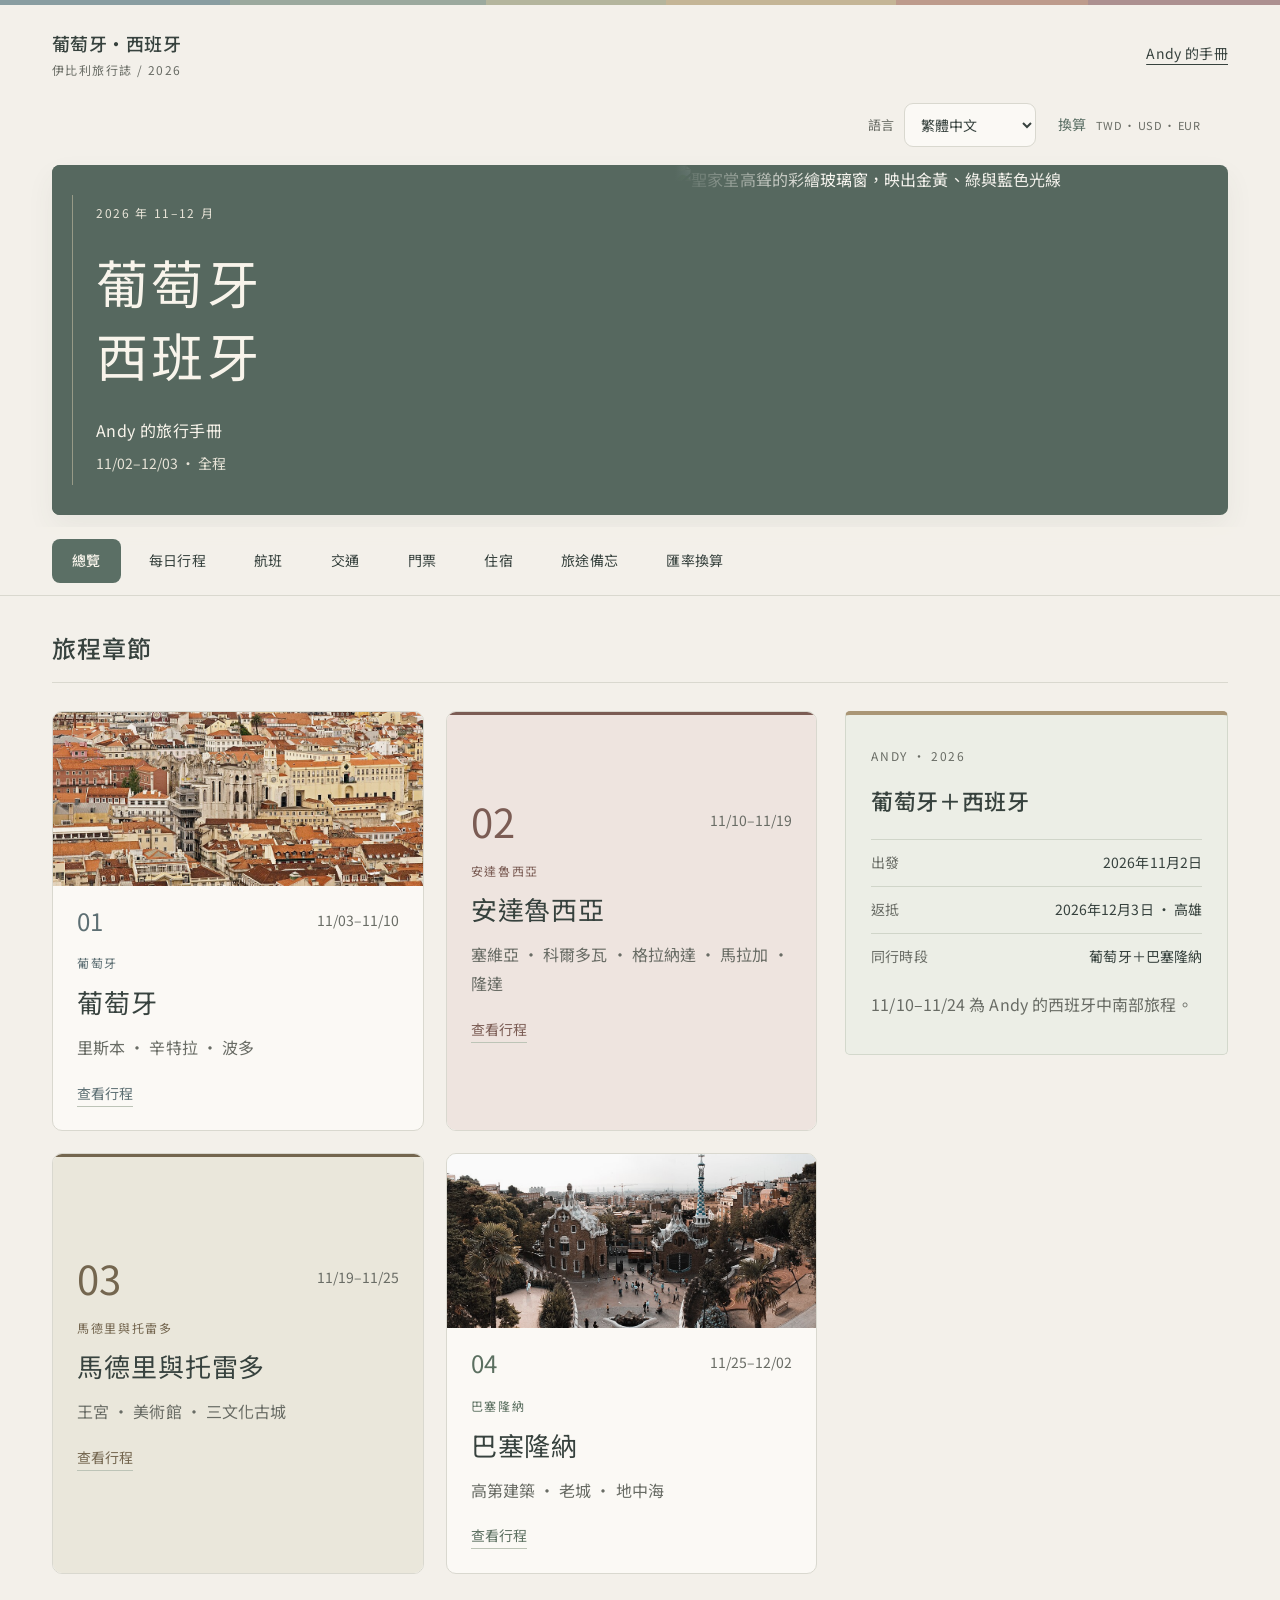
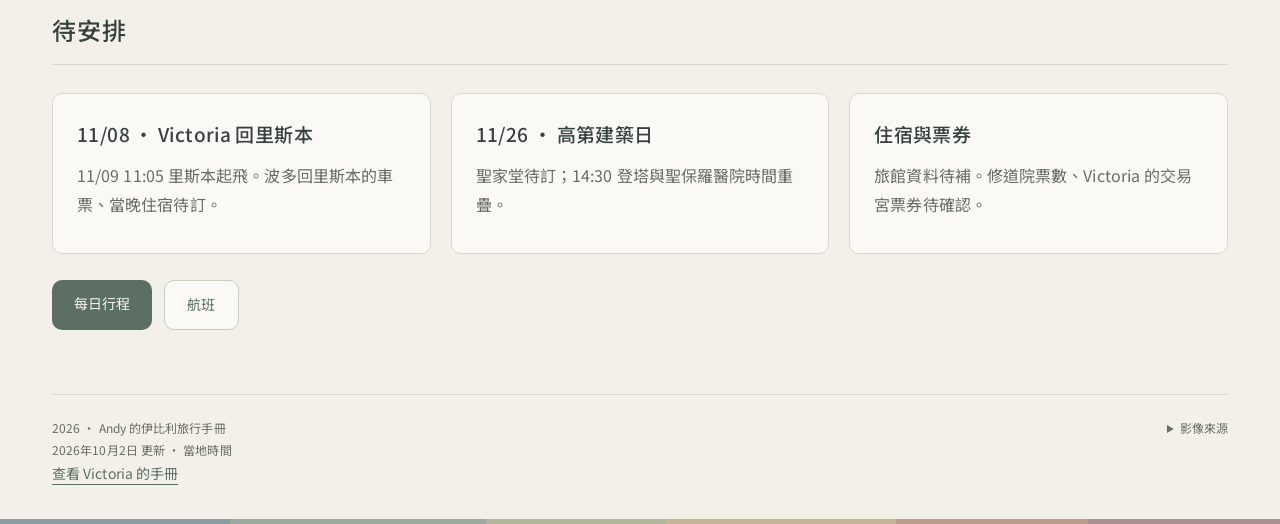
==== andy.html @ ccb9db79 "Publish multilingual Iberia travel handbooks" ====
<!doctype html><html lang="zh-Hant"><head><meta charset="utf-8"><meta name="viewport" content="width=device-width,initial-scale=1,viewport-fit=cover"><meta name="description" content="2026 葡萄牙與西班牙個人旅遊手冊，按日期整理航班、每日行程、交通與門票。"><meta name="robots" content="noindex,nofollow"><meta name="theme-color" content="#56685f"><title>Andy｜葡萄牙・西班牙 2026</title><link rel="preconnect" href="https://fonts.googleapis.com"><link rel="preconnect" href="https://fonts.gstatic.com" crossorigin><link rel="stylesheet" href="https://fonts.googleapis.com/css2?family=Noto+Sans+TC:wght@400;500;600&amp;display=swap"><link rel="stylesheet" href="style.css?v=20261002-lisbon-fare"><script src="data.js?v=20261002-lisbon-fare" defer></script><script src="locales.js?v=20261002-lisbon-fare" defer></script><script src="preferences.js?v=20261002-lisbon-fare" defer></script><script src="rates.js?v=20261002-lisbon-fare" defer></script><script src="currency.js?v=20261002-lisbon-fare" defer></script><script src="app.js?v=20261002-lisbon-fare" defer></script></head><body data-person="andy"><a class="skip" href="#main">跳到主要內容</a><div class="color-band"></div><header class="topbar"><a class="wordmark" href="?page=overview">葡萄牙・西班牙<span>IBERIAN JOURNAL / 2026</span></a><div class="person-links"><a id="current-handbook" href="?page=overview"></a></div></header><div id="preferences" class="preferences"></div><div class="masthead"><div class="masthead-text"><span class="eyebrow">NOV–DEC 2026</span><h1><span>葡萄牙</span><span>西班牙</span></h1><p class="cover-owner"><span data-name></span> 的旅行手冊</p><p id="trip-dates"></p></div><figure><img src="https://upload.wikimedia.org/wikipedia/commons/3/3d/Sagrada5.jpg" alt="聖家堂高聳的彩繪玻璃窗，映出金黃、綠與藍色光線"></figure></div><div class="nav-shell"><nav id="nav" aria-label="手冊分頁"></nav></div><main id="main"></main><footer><p id="footer-info">2026 · <span data-name></span> 的伊比利旅行手冊<br>2026.10.02 更新 · 當地時間<br><a id="other" class="text-link"></a></p><details class="credits"><summary>影像來源</summary><p><span id="credit-sagrada">聖家堂：</span><a href="https://commons.wikimedia.org/wiki/File:Sagrada5.jpg" target="_blank" rel="noopener noreferrer">Arnaud Gaillard</a> · <a href="https://creativecommons.org/licenses/by-sa/1.0/" target="_blank" rel="noopener noreferrer">CC BY-SA 1.0</a></p><p><span id="credit-lisbon">里斯本：</span><a href="https://commons.wikimedia.org/wiki/File:The_rooftops_of_Lisbon.jpg" target="_blank" rel="noopener noreferrer">Bert K. / Bert Kaufmann</a> · <a href="https://creativecommons.org/licenses/by/2.0/" target="_blank" rel="noopener noreferrer">CC BY 2.0</a></p><p><span id="credit-guell">奎爾公園：</span><a href="https://commons.wikimedia.org/wiki/File:Panoramic_view_of_the_entrance_to_the_Park_G%C3%BCell._Barcelona,_Catalonia,_Spain.jpg" target="_blank" rel="noopener noreferrer">Mstyslav Chernov</a> · <a href="https://creativecommons.org/licenses/by-sa/3.0/" target="_blank" rel="noopener noreferrer">CC BY-SA 3.0</a></p><p id="credit-crop">照片依版面裁切顯示。</p></details></footer><div class="color-band"></div></body></html>
---- style.css ----
:root{--ink:#193b39;--muted:#63716e;--green:#125e55;--gold:#d49328;--red:#b64b36;--paper:#f7f6f1;--line:#dce3de;--font:'Noto Sans TC','PingFang TC','Microsoft JhengHei',sans-serif}*{box-sizing:border-box}html{scroll-behavior:smooth}body{margin:0;background:var(--paper);color:var(--ink);font:400 1rem/1.85 var(--font);font-synthesis:none;-webkit-font-smoothing:antialiased;text-rendering:optimizeLegibility}a{color:inherit}button,select{font:inherit}button,a,select{-webkit-tap-highlight-color:transparent}button{cursor:pointer}a:focus-visible,button:focus-visible,select:focus-visible{outline:3px solid var(--gold);outline-offset:4px}.skip{position:absolute;top:-80px;background:white;padding:12px;z-index:10}.skip:focus{top:0}.color-band{height:7px;background:linear-gradient(90deg,#164f72 0 18%,#137b75 18% 38%,#8b973d 38% 52%,#e4b640 52% 70%,#c86a35 70% 85%,#a53d3f 85%)}.topbar{max-width:1240px;margin:auto;display:flex;align-items:center;justify-content:space-between;padding:19px 32px;gap:20px}.wordmark{font-family:var(--font);font-weight:600;font-size:1.125rem;text-decoration:none}.wordmark span{font:500 .75rem/1.5 var(--font);letter-spacing:2px;display:block;color:var(--muted)}.person-links{display:flex;align-items:center;gap:18px}.person-badge{border:1px solid #b7cbc4;padding:5px 16px;border-radius:40px;font-size:14px}.person-links a{font-size:14px;text-underline-offset:5px}.masthead{max-width:1176px;margin:0 auto;display:grid;grid-template-columns:1fr 32%;min-height:218px;background:#174c47;border-radius:22px;overflow:hidden;color:#fff;position:relative}.masthead-text{padding:28px 40px;background:linear-gradient(110deg,#103e42,#246957)}.eyebrow{font-size:12px;letter-spacing:2px;font-weight:600}.masthead .eyebrow{color:#efc16f}.masthead h1{font-family:var(--font);font-size:clamp(1.75rem,3vw,2.5rem);font-weight:600;line-height:1.45;letter-spacing:.025em;margin:12px 0}.masthead p{margin:4px 0;color:#e0e9e4;font-size:14px}.masthead figure{margin:0;position:relative;overflow:hidden}.masthead img{width:100%;height:100%;max-height:244px;object-fit:cover;object-position:center 44%;display:block}.masthead figure:after{content:'';position:absolute;inset:0;background:linear-gradient(90deg,#24695755,transparent)}.nav-shell{position:sticky;top:0;background:#f7f6f1ee;backdrop-filter:blur(16px);z-index:4;border-bottom:1px solid var(--line);margin:12px 0 0}nav{max-width:1176px;margin:auto;display:flex;gap:8px;padding:12px 0;overflow-x:auto}nav a{padding:9px 20px;border-radius:10px;text-decoration:none;white-space:nowrap;font-size:14px;font-weight:500}nav a:hover{background:#e5ece6}nav a[aria-current]{background:var(--green);color:white;box-shadow:0 3px 10px #125e551f}main{max-width:1176px;margin:auto;padding:34px 0 64px;min-height:420px}.section-head{margin:0 0 23px}.section-head:not(:first-child){margin-top:38px}.section-head .eyebrow{color:#8c6827}h2{font:600 1.75rem/1.5 var(--font);letter-spacing:.01em;margin:4px 0 8px}h3{font:600 1.25rem/1.55 var(--font);letter-spacing:.01em;margin:0 0 12px}p{margin:10px 0;color:var(--muted)}.section-head p{font-size:14px;margin:5px 0}.overview-grid{display:grid;grid-template-columns:1.65fr 1fr;gap:24px}.route-list{border-top:1px solid var(--line)}.route{display:flex;align-items:center;gap:22px;border-bottom:1px solid var(--line);padding:20px 8px;text-decoration:none}.route:hover{background:#eaf0e9}.route-num{font:500 1.5rem/1.4 var(--font);color:#9b6c2b;border-right:1px solid #d5cfb8;padding-right:18px}.route small{font-size:14px;color:var(--muted);letter-spacing:1px}.route h3{margin:0;font-size:21px}.route p{font-size:14px;margin:4px 0}.route-action{margin-left:auto;font-size:14px;white-space:nowrap;color:var(--green)}.trip-summary{background:#e5ede5;border:1px solid #d1dfd3;border-radius:16px;padding:28px}.trip-summary h3{font-size:1.5rem;margin:12px 0 24px;line-height:1.65}.trip-summary .eyebrow{color:var(--green)}dl{margin:0}dl>div{display:flex;justify-content:space-between;border-top:1px solid #cbd8cd;padding:10px 0;font-size:14px;gap:15px}dt{color:var(--muted)}dd{margin:0;text-align:right}.trip-summary p{font-size:14px}.grid{display:grid;grid-template-columns:repeat(3,minmax(0,1fr));gap:20px}.card{background:#fff;border:1px solid var(--line);border-radius:16px;padding:24px;box-shadow:0 5px 16px #163b3903}.card h3{font-size:1.125rem}.card p{font-size:1rem}.card ul{padding-left:22px;color:var(--muted);font-size:1rem}.strong{font-weight:600;color:var(--ink)}.actions{display:flex;gap:12px;margin-top:26px}.button{display:inline-block;background:var(--green);color:white;padding:11px 22px;border-radius:10px;text-decoration:none;font-size:14px}.button.secondary{background:#fff;color:var(--green);border:1px solid #becfc5}.notice{border-left:3px solid var(--gold);background:#fbf3e1;padding:16px 20px;border-radius:0 10px 10px 0;margin:0 0 24px}.notice strong{font-size:15px;color:#785821}.notice p{font-size:14px;margin:4px 0;color:#75633f}.itinerary{display:grid;grid-template-columns:222px minmax(0,1fr);gap:30px}.day-picker{position:sticky;top:90px;align-self:start}.day-picker label{display:block;font-size:14px;font-weight:600;margin-bottom:8px}select{width:100%;padding:12px;border:1px solid #afc3b8;border-radius:10px;background:#fff;color:var(--ink);font-size:14px}.date-list{max-height:530px;overflow:auto;padding:12px 0}.date-list a{display:flex;gap:16px;width:100%;border:0;border-radius:8px;text-align:left;background:transparent;padding:9px 12px;color:var(--muted);font-size:14px}.date-list a span{font-variant-numeric:tabular-nums}.date-list a:hover{background:#e5ece6}.date-list a[aria-current]{background:var(--green);color:white}.day-card{background:#fff;border:1px solid var(--line);border-radius:18px;padding:28px 32px;scroll-margin-top:96px}.day-card header{display:flex;justify-content:space-between;gap:16px;border-bottom:1px solid var(--line);padding-bottom:20px}.day-card h3{font-size:1.5rem;margin:8px 0;line-height:1.55;text-wrap:balance}.day-number{font-variant-numeric:tabular-nums;font:500 2rem/1.3 var(--font);color:#d1ac6c;white-space:nowrap}.city{font-size:14px;color:var(--green)}.timeline{padding:14px 0 0;list-style:none;margin:0}.timeline li{display:grid;grid-template-columns:88px 1fr;gap:18px;position:relative;padding:12px 0 16px}.timeline time{font-size:14px;font-weight:600;color:var(--green)}.timeline li>div{position:relative;border-left:1px solid #d4ded5;padding-left:22px;min-height:30px}.timeline li>div:before{content:'';width:7px;height:7px;border-radius:50%;background:var(--gold);position:absolute;left:-4px;top:10px}.day-card .notice{margin:20px 0 0}.day-controls{display:flex;justify-content:space-between;margin-top:18px}.day-controls button{border:1px solid #becfc5;background:white;color:var(--green);padding:10px 24px;border-radius:8px}.day-controls button:disabled{opacity:.35;cursor:default}.pill{display:inline-block;border-radius:5px;padding:3px 9px;font-size:14px;font-weight:500}.booked{background:#e6f0e8;color:#266444}.pending{background:#fcf0d7;color:#805719}.flights{grid-template-columns:repeat(2,minmax(0,1fr))}.flight-top{display:flex;justify-content:space-between;font-size:14px;border-bottom:1px solid var(--line);padding-bottom:12px;gap:14px}.flight-route{display:flex;align-items:center;justify-content:space-between;gap:12px;margin:24px 0}.flight-route>div{display:flex;flex-direction:column}.flight-route>div:last-child{text-align:right}.flight-route b{font-size:30px;font-weight:500;line-height:1.4;font-variant-numeric:tabular-nums}.flight-route span{font-size:14px}.flight-route .plane{font-size:23px;color:var(--gold)}.caption{font-size:12px!important;line-height:1.7}.text-link{font-size:14px;color:var(--green);text-underline-offset:5px}.stay-meta{display:flex;justify-content:space-between;gap:10px;margin-bottom:15px;font-size:15px}footer{max-width:1176px;margin:0 auto;padding:22px 0 32px;border-top:1px solid var(--line);color:var(--muted);font-size:12px;display:flex;justify-content:space-between;gap:30px}footer p{margin:0}footer a{text-underline-offset:3px}@media(min-width:1500px){main,.masthead,nav,footer{max-width:1280px}}@media(max-width:1240px){main,nav,footer{margin-left:28px;margin-right:28px}.masthead{margin:0 28px}.grid{grid-template-columns:repeat(2,minmax(0,1fr))}}@media(max-width:700px){.topbar{padding:16px 18px}.wordmark{font-size:16px}.wordmark span{font-size:.75rem;letter-spacing:.08em}.person-links{gap:10px}.person-badge{display:none}.person-links a{font-size:.875rem}.masthead{margin:0 16px;border-radius:16px;grid-template-columns:1fr 25%;min-height:185px}.masthead-text{padding:23px 20px}.masthead h1{font-size:1.75rem;letter-spacing:.015em}.masthead p{font-size:.875rem}.masthead .eyebrow{font-size:.75rem;letter-spacing:.1em}.masthead img{height:100%;max-height:none}.nav-shell{margin-top:8px}nav{margin:0;padding:10px 16px;gap:3px}nav a{padding:8px 15px}main{margin:0;padding:24px 18px 44px}h2{font-size:25px}.overview-grid,.grid,.flights{grid-template-columns:1fr}.overview-grid{gap:22px}.route{gap:14px;padding:16px 0}.route-num{padding-right:12px;font-size:21px}.route h3{font-size:20px}.route p{font-size:.875rem}.route-action{display:none}.trip-summary{padding:22px}.trip-summary h3{font-size:24px}.trip-summary h3 br{display:none}.grid{gap:15px}.card{padding:22px}.itinerary{grid-template-columns:1fr;gap:18px}.day-picker{position:static}.date-list{display:none}.day-card{padding:22px 18px}.day-card h3{font-size:1.375rem}.day-number{display:none}.timeline li{grid-template-columns:68px 1fr;gap:8px}.timeline li>div{padding-left:16px}.timeline time{font-size:.875rem}.notice{padding:13px 16px}.section-head:not(:first-child){margin-top:30px}footer{margin:0 18px;display:block}footer p{margin-bottom:12px}.flight-route b{font-size:28px}.actions{flex-wrap:wrap}}@media print{.nav-shell,.person-links,.day-picker,.day-controls,.actions{display:none}.masthead{min-height:100px}.masthead figure{display:none}.masthead{display:block}main{max-width:none}.grid,.itinerary{display:block}.card{break-inside:avoid;margin-bottom:12px}.masthead-text{background:white;color:#173b39}.masthead p{color:#173b39}}

.day-note{border-top:1px solid var(--line);padding-top:16px;margin-top:18px;font-size:14px;color:var(--muted)}

button,input,select,textarea{font-family:var(--font)}
strong,b{font-weight:600}
.day-card header>div{min-width:0}
.timeline time,.flight-route b,.flight-top,.route small,.stay-meta,.date-list{font-variant-numeric:tabular-nums}
h1,h2,h3{overflow-wrap:break-word}
@media(max-width:380px){.masthead{grid-template-columns:1fr}.masthead figure{display:none}.masthead h1{font-size:1.625rem}.topbar{gap:12px}.wordmark{font-size:1rem}.person-links a{font-size:.875rem}.timeline li{grid-template-columns:64px minmax(0,1fr)}}
.flight-route{display:grid;grid-template-columns:minmax(0,1fr) auto minmax(0,1fr)}
.flight-route b{white-space:nowrap;font-variant-numeric:tabular-nums lining-nums}
.flight-top>span{white-space:nowrap}
.flight-top strong{min-width:0;text-align:right}
.timeline li{grid-template-columns:88px minmax(0,1fr)}
.timeline time{white-space:nowrap}
.timeline li>div{min-width:0;overflow-wrap:anywhere}
@media(max-width:700px){.timeline li{grid-template-columns:68px minmax(0,1fr)}}

#trip-dates{white-space:nowrap}
@media(max-width:700px){.masthead h1{font-size:1.5rem;line-height:1.55}.masthead .trip-separator{display:none}#trip-dates{display:block;margin-top:4px}}

.title-part{display:inline-block;max-width:100%;text-wrap:wrap}

.day-stack{display:grid;gap:26px;min-width:0}
.date-label{font-size:.875rem;font-weight:600;padding:0 12px 6px}
.date-list a{text-decoration:none;font-weight:400}
.date-list a span:first-child{min-width:46px}
.day-card:target{border-color:#8fae9c}
@media(max-width:700px){
 .date-list{display:flex;gap:8px;padding:4px 0 12px;max-height:none;overflow-x:auto;scrollbar-width:thin}
 .date-list a{flex:0 0 auto;width:auto;padding:8px 13px;border:1px solid var(--line);background:white;justify-content:center}
 .date-list a span:first-child{min-width:0}
 .date-city{display:none}
 .date-label{padding-left:0}
 .day-stack{gap:20px}
}
@media print{.day-stack{display:block}.day-card{break-inside:avoid;margin-bottom:24px}}
.itinerary,.day-picker{min-width:0}
@media(max-width:700px){.itinerary{grid-template-columns:minmax(0,1fr)}.date-list{max-width:100%}}

.day-stack{--day-gap:28px;--rail-offset:24px;--day-node-y:40px;gap:var(--day-gap);padding-left:36px}
.day-card{position:relative}
.day-card::before{content:'';position:absolute;left:calc(-1 * var(--rail-offset));top:var(--day-node-y);width:2px;height:calc(100% + var(--day-gap) + 2px);background:#b9cec1}
.day-card:last-child::before{display:none}
.day-card::after{content:'';position:absolute;left:calc(-1 * var(--rail-offset) - 6px);top:calc(var(--day-node-y) - 6px);width:14px;height:14px;border-radius:50%;background:var(--green);box-shadow:0 0 0 5px var(--paper)}
.day-card:target::after{background:var(--gold)}
.timeline{--time-column:76px;--event-gap:30px;padding-top:20px}
.timeline li{grid-template-columns:var(--time-column) minmax(0,1fr);gap:var(--event-gap);padding:12px 0 22px}
.timeline li::before{content:'';position:absolute;left:calc(var(--time-column) + var(--event-gap) / 2 - 1px);top:26px;bottom:-26px;width:2px;background:#d4dfd6}
.timeline li:last-child::before{display:none}
.timeline li::after{content:'';position:absolute;left:calc(var(--time-column) + var(--event-gap) / 2 - 5px);top:21px;width:10px;height:10px;border:2px solid #fff;border-radius:50%;background:var(--gold);box-shadow:0 0 0 1px var(--gold)}
.timeline li>div{border:0;padding-left:0}
.timeline li>div::before{display:none}
.timeline li:last-child{padding-bottom:4px}
@media(max-width:700px){
 .day-stack{--day-gap:20px;--rail-offset:14px;--day-node-y:34px;padding-left:20px}
 .day-card{padding:22px 16px}
 .day-card::after{left:calc(-1 * var(--rail-offset) - 4px);top:calc(var(--day-node-y) - 4px);width:10px;height:10px;box-shadow:0 0 0 4px var(--paper)}
 .timeline{--time-column:56px;--event-gap:24px}
}
@media(max-width:360px){
 .day-card{padding:20px 12px}
 .day-stack{--day-node-y:32px}
 .timeline{--time-column:52px;--event-gap:20px}
 .timeline time{font-size:.8125rem}
}
@media print{.day-stack{padding-left:0}.day-card::before,.day-card::after{display:none}}

.mobile-date-jump{display:none}
@media(max-width:700px){
 body{line-height:1.8}
 .color-band{height:4px}
 .topbar{padding:12px 16px;gap:12px}
 .wordmark{font-size:1rem;line-height:1.5;letter-spacing:.015em}
 .wordmark span{font-size:.75rem;letter-spacing:.055em;margin-top:3px}
 .person-links{flex-shrink:0}
 .person-links a{display:flex;align-items:center;min-height:44px;padding:8px 12px;border:1px solid #d6e1d9;border-radius:999px;background:#fff;text-decoration:none;font-size:.875rem;font-weight:500}
 .masthead{min-height:0;grid-template-columns:minmax(0,1fr) 82px;margin:0 16px;border-radius:18px}
 .masthead-text{padding:20px}
 .masthead .eyebrow{font-size:.75rem;letter-spacing:.07em}
 .masthead h1{font-size:1.375rem;line-height:1.5;margin:9px 0 10px}
 .masthead p{font-size:.875rem;line-height:1.7}
 .masthead figure{display:block}
 .masthead img{object-position:62% center}
 #trip-dates{white-space:normal;font-size:.8125rem;font-variant-numeric:tabular-nums}
 body:not([data-page="overview"]) .masthead-text{padding:16px 18px}
 body:not([data-page="overview"]) .masthead .eyebrow{display:none}
 body:not([data-page="overview"]) .masthead h1{font-size:1.25rem;margin:0 0 5px}
 body:not([data-page="overview"]) .masthead p{margin:0}
 .nav-shell{margin-top:12px;background:#f7f6f1f5;border-color:#e1e7e1}
 nav{gap:4px;padding:8px 16px;scrollbar-width:none;scroll-padding-inline:16px}
 nav::-webkit-scrollbar{display:none}
 nav a{display:flex;align-items:center;justify-content:center;min-height:44px;padding:9px 15px;border-radius:12px;font-size:.875rem;line-height:1.5}
 nav a[aria-current]{box-shadow:0 3px 8px #125e551c}
 main{padding:22px 16px 40px}
 .section-head{margin-bottom:18px}
 h2{font-size:1.375rem;line-height:1.5;margin:0 0 6px;font-weight:600}
 .section-head p{font-size:.875rem}
 .itinerary{gap:18px}
 .day-picker{position:sticky;top:var(--nav-height,61px);z-index:3;margin:0 -16px;padding:10px 16px;background:#f7f6f1f7;backdrop-filter:blur(16px);border-bottom:1px solid #e0e6df;box-shadow:0 6px 12px #193b3905}
 .date-label,.date-list{display:none}
 .mobile-date-jump{display:flex;align-items:center;gap:12px}
 .mobile-date-jump label{flex-shrink:0;display:block;margin:0;font-size:.875rem;font-weight:500;color:var(--muted)}
 .mobile-date-jump select{min-width:0;min-height:48px;width:100%;padding:9px 12px;font-size:1rem;line-height:1.6;font-weight:500;border:1px solid #cbdad0;border-radius:12px;background:#fff;color:var(--green);box-shadow:0 2px 6px #193b3903}
 .day-stack{--day-gap:22px;--rail-offset:12px;--day-node-y:32px;padding-left:16px}
 .day-card{padding:20px 18px;border-color:#e0e7df;border-radius:18px;box-shadow:0 5px 18px #193b3903;scroll-margin-top:calc(var(--nav-height,61px) + var(--date-height,69px) + 14px)}
 .day-card header{padding-bottom:17px;border-color:#e8ece6}
 .day-card header .eyebrow{font-size:.875rem;letter-spacing:.05em;line-height:1.5;color:var(--green)}
 .day-card h3{font-size:1.25rem;line-height:1.6;margin:9px 0 7px;text-wrap:initial;letter-spacing:.015em}
 .city{display:inline-block;font-size:.875rem;line-height:1.5;padding:3px 9px;border-radius:6px;background:#edf3ed;color:#396752}
 .timeline{padding-top:16px}
 .timeline li{display:block;padding:0 0 24px 25px}
 .timeline li::before{left:5px;top:13px;bottom:-13px;width:1px;background:#c7d9cc}
 .timeline li::after{left:1px;top:8px;width:9px;height:9px;border:2px solid #fff;box-shadow:0 0 0 1px #c3933f}
 .timeline time{display:block;font-size:.875rem;line-height:1.8;font-weight:600;letter-spacing:.02em;color:var(--green)}
 .timeline li>div{font-size:1rem;line-height:1.8;margin-top:4px;min-height:0;overflow-wrap:break-word}
 .timeline li:last-child{padding-bottom:0}
 .day-note{margin:18px 0 0;padding-top:15px;font-size:.875rem;line-height:1.85;border-color:#e8ece6}
 .card{padding:20px;border-radius:16px;border-color:#dde6de}
 .card h3{font-size:1.125rem;line-height:1.65;margin-bottom:12px}
 .card p{line-height:1.85}
 .grid{gap:16px}
 .notice{padding:16px 18px;border-radius:0 12px 12px 0}
 .notice p{font-size:.875rem;line-height:1.85}
 .pill{font-size:.875rem;line-height:1.6;padding:4px 9px;border-radius:6px}
 .text-link{display:inline-flex;align-items:center;min-height:44px;margin-top:3px}
 .button{display:flex;align-items:center;justify-content:center;min-height:48px;padding:10px 20px;font-size:1rem;border-radius:12px}
 .actions{gap:10px}
 .actions .button{flex:1 1 110px}
 .route{padding:18px 2px;gap:14px}
 .route-num{font-size:1.25rem}
 .route h3{font-size:1.25rem;margin:3px 0 4px}
 .route small{font-size:.875rem;letter-spacing:.03em}
 .route p{font-size:.875rem;line-height:1.8}
 .trip-summary{padding:22px;border-radius:16px}
 .trip-summary h3{font-size:1.375rem;margin:0 0 18px}
 .trip-summary dl>div{padding:12px 0}
 .flight-top{font-size:.875rem;align-items:center;flex-wrap:wrap;gap:6px 12px}
 .flight-route{gap:8px;margin:22px 0}
 .flight-route b{font-size:1.75rem;line-height:1.35;letter-spacing:-.025em}
 .flight-route span{font-size:.875rem;margin-top:6px}
 .flight-route .plane{font-size:1.125rem;margin:0}
 .stay-meta{font-size:1rem;flex-wrap:wrap}
 footer{margin:0 16px;padding:20px 0 max(24px,env(safe-area-inset-bottom));font-size:.75rem;line-height:1.8}
}
@media(max-width:360px){
 .topbar{padding-inline:14px;gap:8px}
 .person-links a{padding-inline:10px}
 .wordmark span{letter-spacing:0;font-size:.75rem}
 .masthead{margin-inline:14px;grid-template-columns:minmax(0,1fr) 62px}
 .masthead-text{padding:16px}
 .masthead h1{font-size:1.25rem}
 body:not([data-page="overview"]) .masthead-text{padding:15px}
 main{padding-inline:14px}
 .day-picker{margin-inline:-14px;padding-inline:14px}
 .day-card{padding:18px 14px}
 .day-stack{--day-node-y:30px;padding-left:15px}
 .day-card h3{font-size:1.1875rem}
 .timeline li{padding-left:22px}
 .mobile-date-jump{gap:9px}
 .mobile-date-jump select{padding-inline:8px}
 .flight-route b{font-size:1.625rem}
}
@media(prefers-reduced-motion:reduce){html{scroll-behavior:auto}}
@media print{.mobile-date-jump{display:none}}

/* Travel journal */
:root{--paper:#faf8f2;--ink:#233e3b;--green:#1b5a51;--gold:#bb8736;--line:#e0e3d8;--muted:#68716a}
.color-band{height:5px}
.topbar{padding-top:22px;padding-bottom:22px}
.wordmark{letter-spacing:.025em}
.wordmark span{letter-spacing:.14em}
.masthead{isolation:isolate;grid-template-columns:1fr 44%;min-height:284px;border-radius:8px;background:#174840;box-shadow:0 12px 30px #203d3310}
.masthead-text{position:relative;z-index:1;padding:28px 38px;background:#174840}
.masthead-text::before{content:'';position:absolute;top:30px;bottom:30px;left:20px;width:1px;background:#d8b66c65}
.masthead .eyebrow{font-size:.75rem;letter-spacing:.18em;color:#efd49b}
.masthead h1{font-size:2.375rem;line-height:1.38;letter-spacing:.08em;font-weight:500;margin:15px 0 17px}
.masthead h1 span{display:inline-block;margin-right:.55em}
.masthead .cover-owner{font-size:1rem;color:#f5f3e8;letter-spacing:.035em;margin:0}
.masthead #trip-dates{font-size:.875rem;color:#d5ddd0;letter-spacing:.03em;margin-top:6px}
.masthead #trip-dates span{display:inline-block;white-space:nowrap}
.masthead figure::after{background:linear-gradient(90deg,#174840 0,transparent 24%,#0d3a3422 100%)}
.masthead img{max-height:none;position:absolute;inset:0;object-position:50% 44%;filter:saturate(1.12)}
body[data-page="overview"] .masthead{min-height:350px;grid-template-columns:1fr 47%}
body[data-page="overview"] .masthead-text{padding:32px 44px}
body[data-page="overview"] .masthead h1{font-size:3rem;line-height:1.28;margin:22px 0}
body[data-page="overview"] .masthead h1 span{display:block}
.nav-shell{background:#faf8f2f5;border-color:#e4e2d8}
nav a{border-radius:8px}
nav a[aria-current]{background:#1b5a51;box-shadow:none}
.section-head{display:flex;align-items:baseline;flex-wrap:wrap;gap:8px 18px;border-bottom:1px solid #d9ded1;padding-bottom:14px;margin-bottom:24px}
.section-head h2{font-size:1.625rem;letter-spacing:.03em;margin:0}
.section-head p{margin:0}
.overview-grid{grid-template-columns:minmax(0,2fr) minmax(270px,1fr);gap:28px;align-items:start}
.route-list{display:grid;grid-template-columns:repeat(2,minmax(0,1fr));gap:22px;border:0}
.route{--chapter-color:#2b6670;display:flex;align-items:stretch;flex-direction:column;gap:0;padding:0;border:1px solid #dce1d6;border-radius:10px;overflow:hidden;background:#fff;transition:transform .18s ease,box-shadow .18s ease}
.route[data-tone="terracotta"]{--chapter-color:#a85c40}
.route[data-tone="ochre"]{--chapter-color:#91702c}
.route[data-tone="glass"]{--chapter-color:#37674e}
.route:hover{background:#fff;transform:translateY(-3px);box-shadow:0 10px 24px #24433b12}
.route-photo,.day-photo{position:relative;margin:0;overflow:hidden;background:#e7ece3}
.route-photo{height:174px}
.route-photo img,.day-photo img{display:block;width:100%;height:100%;object-fit:cover}
.route-photo img[src$="lisbon.jpg"],.day-photo img[src$="lisbon.jpg"]{object-position:50% 55%;transform:scale(1.025)}
.route-photo figcaption{display:none}
.route-copy{position:relative;flex:1;padding:22px 24px 23px;border-top:3px solid var(--chapter-color)}
.route.has-photo .route-copy{border-top:0}
.route:not(.has-photo) .route-copy{display:flex;flex-direction:column;justify-content:center;background:#f6f3e9}
.route[data-tone="terracotta"] .route-copy{background:#f8f0e8}
.route:not(.has-photo) .route-num{font-size:2.5rem}
.route:not(.has-photo) .route-action{align-self:flex-start}
.route-meta{display:flex;align-items:center;justify-content:space-between;gap:12px;margin-bottom:20px}
.route-num{padding:0;border:0;font-size:1.5rem;line-height:1;color:var(--chapter-color);font-weight:500}
.route small{font-size:.875rem;letter-spacing:.02em;color:#667164}
.chapter-name{display:block;color:var(--chapter-color);font-size:.75rem;line-height:1.6;letter-spacing:.15em;font-weight:600;margin-bottom:5px}
.route h3{font-size:1.5rem;line-height:1.4;letter-spacing:.03em;margin:0 0 9px}
.route p{font-size:.875rem;line-height:1.8;margin:0;color:#647064}
.route-action{display:inline-block;margin:21px 0 0;padding-bottom:2px;border-bottom:1px solid #b4c4b7;color:var(--chapter-color);font-size:.875rem;line-height:1.5}
.trip-summary{border:1px solid #d2dacb;border-top:4px solid #bd944e;background:#f0f1e8;border-radius:5px;padding:25px}
.summary-label{font-size:.75rem;letter-spacing:.14em;text-transform:uppercase;color:#6d795f}
.trip-summary h3{font-size:1.375rem;line-height:1.55;margin:14px 0 22px}
.trip-summary p{font-size:.875rem;line-height:1.8}
.card{border-radius:10px;border-color:#dce1d6;box-shadow:none}
.card h3{letter-spacing:.02em}
.notice{background:#f8f0df;border-radius:0 8px 8px 0}
.day-stack{--day-node-y:60px}
.day-card{border-radius:12px;border-color:#dce1d6;box-shadow:none;padding:28px 30px}
.day-card header{display:grid;grid-template-columns:76px minmax(0,1fr);align-items:center;gap:22px;padding-bottom:24px;border-bottom:1px solid #e0e4d9}
.day-stamp{display:flex;flex-direction:column;align-items:center;justify-content:center;padding-right:21px;border-right:1px solid #d6dccd;color:#87662f;line-height:1.3;font-variant-numeric:tabular-nums}
.day-stamp span{font-size:.8125rem;white-space:nowrap;letter-spacing:.02em}
.day-stamp strong{font-size:2.375rem;line-height:1.2;font-weight:500;letter-spacing:-.045em;margin:3px 0 5px}
.day-heading{min-width:0}
.day-heading .city{display:block;padding:0;background:none;border-radius:0;font-size:.875rem;letter-spacing:.06em;color:#60816d}
.day-card h3{font-size:1.375rem;font-weight:600;line-height:1.6;margin:5px 0 0;letter-spacing:.015em;text-wrap:initial}
.day-photo{height:226px;margin-top:22px;border-radius:6px}
.day-photo::after{content:'';position:absolute;inset:50% 0 0;background:linear-gradient(transparent,#122f3470)}
.day-photo figcaption{position:absolute;z-index:1;left:16px;bottom:12px;font-size:.75rem;color:#fff;letter-spacing:.14em;text-shadow:0 1px 5px #1236}
.timeline{padding-top:24px}
.timeline time{color:#2c6c60}
.day-note{background:#f7f8f2;border:0;border-left:2px solid #c3cfb7;padding:12px 15px;margin-top:20px;border-radius:0 5px 5px 0;color:#687161}
.flight{position:relative;border-top:3px solid #bd944e}
.flight-top{border-bottom-style:dashed}
.flight-route b{color:#1b5a51}
.flight>p{border-top:1px dashed #d8dece;padding-top:16px}
.credits summary{cursor:pointer;min-height:32px;display:list-item;list-style-position:inside;color:#687161}
.credits p{max-width:500px;margin:8px 0}
@media(max-width:960px){.overview-grid{grid-template-columns:minmax(0,1fr)}.trip-summary{max-width:none}}
@media(max-width:700px){
 .topbar{padding:14px 16px}
 .wordmark span{font-size:.75rem;letter-spacing:.06em}
 .person-links a{border-color:#d5ddce;background:#fffdf8}
 .masthead,body:not([data-page="overview"]) .masthead{min-height:157px;grid-template-columns:minmax(0,1fr) 34%;border-radius:8px;margin:0 16px}
 .masthead-text,body:not([data-page="overview"]) .masthead-text{padding:19px 20px}
 .masthead-text::before{left:11px;top:20px;bottom:20px}
 .masthead h1,body:not([data-page="overview"]) .masthead h1{font-size:1.375rem;line-height:1.3;margin:0 0 10px;font-weight:500;letter-spacing:.05em}
 .masthead h1 span{display:inline-block;margin-right:.2em}
 .masthead .cover-owner{font-size:.875rem}
 .masthead #trip-dates{font-size:.75rem;line-height:1.75;margin-top:6px;letter-spacing:.01em}
 .masthead figure{display:block}
 .masthead img{object-position:53% 50%}
 body[data-page="overview"] .masthead{min-height:265px;grid-template-columns:minmax(0,1fr) 38%}
 body[data-page="overview"] .masthead-text{padding:25px 23px}
 body[data-page="overview"] .masthead .eyebrow{display:block;font-size:.75rem;letter-spacing:.06em;line-height:1.6}
 body[data-page="overview"] .masthead h1{font-size:2.375rem;line-height:1.3;margin:17px 0}
 body[data-page="overview"] .masthead h1 span{display:block}
 .nav-shell{margin-top:13px;background:#faf8f2f5}
 nav a{border-radius:8px}
 main{padding-top:24px}
 .section-head{gap:5px 14px;margin-bottom:20px;padding-bottom:12px}
 .section-head h2{font-size:1.375rem;letter-spacing:.035em}
 .overview-grid{gap:24px}
 .route-list{grid-template-columns:minmax(0,1fr);gap:20px}
 .route{border-radius:9px}
 .route-photo{height:180px}
 .route-copy{padding:20px 22px 21px}
 .route-meta{margin-bottom:16px}
 .route-num{font-size:1.5rem}
 .route small{font-size:.875rem}
 .route h3{font-size:1.5rem;margin-bottom:8px}
 .route p{font-size:.875rem}
 .route-action{display:inline-block;margin-top:17px}
 .trip-summary{padding:22px;border-radius:6px}
 .trip-summary h3{font-size:1.25rem;margin:12px 0 18px}
 .day-picker{background:#faf8f2f7;border-color:#e0e3d7;box-shadow:none}
 .mobile-date-jump select{border-radius:8px;border-color:#cfd9c8;box-shadow:none;background:#fffdf8}
 .day-stack{--day-node-y:52px;--day-gap:24px}
 .day-card{padding:22px 18px;border-radius:11px}
 .day-card header{grid-template-columns:57px minmax(0,1fr);gap:15px;padding-bottom:20px}
 .day-stamp{padding-right:13px}
 .day-stamp span{font-size:.75rem;letter-spacing:0}
 .day-stamp strong{font-size:2.125rem;margin:3px 0 4px}
 .day-heading .city{font-size:.875rem;letter-spacing:.04em}
 .day-card h3{font-size:1.1875rem;line-height:1.6;margin-top:5px}
 .day-photo{height:166px;margin-top:19px;border-radius:5px}
 .day-photo figcaption{font-size:.75rem;left:12px;bottom:10px}
 .timeline{padding-top:21px}
 .timeline li{padding-bottom:23px}
 .timeline li>div{line-height:1.8}
 .day-note{font-size:.875rem;padding:12px;margin-top:20px}
 .card{border-radius:10px;padding:21px}
 .button{border-radius:8px}
 .flight{border-top-width:3px}
 footer{padding-top:22px}
}
@media(max-width:360px){
 .topbar{padding-inline:14px}
 .masthead,body:not([data-page="overview"]) .masthead{margin-inline:14px;grid-template-columns:minmax(0,1fr) 30%}
 .masthead-text,body:not([data-page="overview"]) .masthead-text{padding:18px}
 .masthead h1,body:not([data-page="overview"]) .masthead h1{font-size:1.25rem}
 body[data-page="overview"] .masthead{grid-template-columns:minmax(0,1fr) 34%;min-height:257px}
 body[data-page="overview"] .masthead-text{padding:23px 20px}
 body[data-page="overview"] .masthead h1{font-size:2.125rem}
 .route-photo{height:154px}
 .route-copy{padding:19px}
 .day-card{padding:20px 14px}
 .day-card header{grid-template-columns:49px minmax(0,1fr);gap:12px}
 .day-stamp{padding-right:11px}
 .day-stamp strong{font-size:1.875rem}
 .day-card h3{font-size:1.125rem}
 .day-photo{height:148px}
 .day-photo figcaption{letter-spacing:.08em}
}
@media(prefers-reduced-motion:reduce){.route{transition:none}.route:hover{transform:none}}
@media print{.masthead-text::before,.day-photo,.route-photo{display:none}.masthead,.masthead-text{background:#fff;color:var(--ink)}.masthead .cover-owner,.masthead #trip-dates{color:var(--ink)}}

/* Travel journal typography: one family, quiet headings, generous reading rhythm. */
body{font-kerning:normal;line-break:strict;word-break:normal;letter-spacing:.005em}
button,input,select,textarea{font-family:var(--font);letter-spacing:inherit}
h1,h2,h3{font-family:var(--font);font-kerning:normal;word-break:normal}
.wordmark{font-weight:500;letter-spacing:.025em}
.wordmark span{font-weight:400;letter-spacing:.12em;line-height:1.7}
.masthead h1{font-weight:400;letter-spacing:.055em;line-height:1.5}
body[data-page="overview"] .masthead h1{font-size:3.25rem;line-height:1.4;font-weight:400;letter-spacing:.065em;margin:20px 0 24px}
.masthead .cover-owner{font-weight:400;letter-spacing:.025em;line-height:1.85}
.masthead #trip-dates{font-weight:400;letter-spacing:0;color:#e0e7d9;line-height:1.75}
.section-head{padding-bottom:16px;margin-bottom:28px}
.section-head h2{font-size:1.5rem;font-weight:500;line-height:1.5;letter-spacing:.04em}
.route h3{font-size:1.625rem;font-weight:400;letter-spacing:.035em;line-height:1.5;margin-bottom:12px}
.trip-summary h3{font-weight:500;letter-spacing:.025em;line-height:1.55}
.card h3{font-weight:500;font-size:1.1875rem;line-height:1.65;letter-spacing:.02em}
.day-card h3{font-size:1.4375rem;font-weight:500;line-height:1.55;letter-spacing:.02em;text-wrap:pretty}
.title-part{display:inline;text-wrap:inherit}
.day-heading .city{font-weight:400;letter-spacing:.04em;color:#557260;line-height:1.75;margin-bottom:7px}
.timeline li>div,.card p,.card ul{font-size:1rem;font-weight:400;line-height:1.8;letter-spacing:.005em}
.timeline time{font-size:.9375rem;font-weight:500;line-height:1.8;color:#356157}
.timeline time,.day-stamp,.flight-route b,.flight-top,.route-num,.route small,.stay-meta,.date-list,.mobile-date-jump select,#trip-dates{font-variant-numeric:tabular-nums lining-nums;letter-spacing:0}
.day-stamp strong,.flight-route b,.route-num{font-weight:400;letter-spacing:0}
.day-stamp strong{font-size:2.75rem;line-height:1.2;margin:4px 0}
.day-stamp span{font-size:.875rem;line-height:1.5;letter-spacing:0}
.day-note,.notice p,.trip-summary p,.route p{font-size:1rem;font-weight:400;line-height:1.8;letter-spacing:.005em}
.day-note{padding:16px 18px}
.strong,.notice strong,.flight-top strong,.stay-meta strong{font-weight:500}
.caption{font-size:.875rem!important;line-height:1.75}
nav a,.person-links a,.mobile-date-jump label{font-weight:400;letter-spacing:.025em}
nav a[aria-current]{font-weight:500}
.chapter-name,.summary-label,.masthead .eyebrow{font-weight:400;letter-spacing:.14em;line-height:1.7}
.chapter-name{margin-bottom:8px}
@media(max-width:700px){
 .masthead h1,body:not([data-page="overview"]) .masthead h1{font-weight:400;letter-spacing:.035em;line-height:1.5}
 body[data-page="overview"] .masthead h1{font-size:2.5rem;font-weight:400;letter-spacing:.06em;line-height:1.4;margin:16px 0 20px}
 .masthead #trip-dates{font-size:.8125rem;line-height:1.85;letter-spacing:0}
 .wordmark span{letter-spacing:.065em}
 .section-head{padding-bottom:14px;margin-bottom:24px}
 .section-head h2{font-size:1.375rem;font-weight:500;letter-spacing:.04em}
 .route h3{font-size:1.625rem;font-weight:400;line-height:1.5}
 .card h3{font-size:1.125rem;line-height:1.65}
 .day-card header{grid-template-columns:60px minmax(0,1fr);gap:14px}
 .day-stamp{padding-right:12px}
 .day-stamp span{font-size:.8125rem;line-height:1.5}
 .day-stamp strong{font-size:2.375rem;line-height:1.2;margin:4px 0}
 .day-card h3{font-size:1.25rem;line-height:1.6;letter-spacing:.02em}
 .timeline li>div{line-height:1.8;letter-spacing:.005em}
 .timeline li{padding-bottom:25px}
 .timeline time{font-size:.9375rem;line-height:1.7}
 .day-note,.notice p,.trip-summary p,.route p{font-size:1rem;line-height:1.8}
 .day-note{padding:14px}
 .mobile-date-jump select{font-size:1rem;font-weight:400}
 .flight-route b{font-size:1.875rem;font-weight:400;letter-spacing:0;line-height:1.45}
}
@media(max-width:360px){
 body[data-page="overview"] .masthead h1{font-size:2.25rem;letter-spacing:.045em}
 .day-card header{grid-template-columns:52px minmax(0,1fr);gap:12px}
 .day-stamp{padding-right:10px}
 .day-stamp strong{font-size:2.125rem}
 .day-card h3{font-size:1.1875rem;line-height:1.65}
 .flight-route b{font-size:1.75rem}
}

/* Muted mineral palette, shared across both handbooks. */
:root{
 --paper:#f3f0ea;
 --surface:#fbf9f5;
 --surface-soft:#eceee6;
 --ink:#37423e;
 --muted:#696c65;
 --green:#5b6f65;
 --gold:#aa9676;
 --red:#9a7c73;
 --line:#d9d8cf;
 --cover:#56685f;
 --cover-text:#f8f4eb;
 --cover-muted:#e8e4d8;
 --accent-text:#786c56;
}
.color-band{background:linear-gradient(90deg,#899da1 0 18%,#9ba99e 18% 38%,#b4b59d 38% 52%,#c4b596 52% 70%,#bd9b8c 70% 85%,#ac9090 85%)}
.skip{background:var(--surface);color:var(--ink)}
a:focus-visible,button:focus-visible,select:focus-visible{outline-color:var(--green)}
.person-links a,.person-badge{color:var(--ink);border-color:#cdd2c7}
.person-links a{background:transparent}
.masthead,.masthead-text{background:var(--cover);color:var(--cover-text)}
.masthead{box-shadow:0 12px 28px #414d4310}
.masthead-text::before{background:#d7cbb080}
.masthead .eyebrow,.masthead #trip-dates{color:var(--cover-muted)}
.masthead h1,.masthead .cover-owner{color:var(--cover-text)}
.masthead figure::after{background:linear-gradient(90deg,var(--cover) 0,transparent 28%,#56685f18 100%)}
.masthead img{filter:saturate(.65) contrast(.9) brightness(1.06)}
.nav-shell{background:#f3f0eaf5;border-color:var(--line)}
nav a:hover,.date-list a:hover{background:#e3e7dd}
nav a[aria-current],.date-list a[aria-current],.button{background:var(--green);color:var(--cover-text);box-shadow:none}
.section-head,.day-card header,.day-stamp,.flight-top,footer{border-color:var(--line)}
.section-head .eyebrow{color:var(--accent-text)}
.route{--chapter-color:#5d6f73;background:var(--surface);border-color:var(--line)}
.route[data-tone="terracotta"]{--chapter-color:#7b5c54}
.route[data-tone="ochre"]{--chapter-color:#74664f}
.route[data-tone="glass"]{--chapter-color:#5b6f60}
.route:hover{background:var(--surface);box-shadow:0 10px 24px #46504710}
.route:not(.has-photo) .route-copy{background:#eae7db}
.route[data-tone="terracotta"] .route-copy{background:#eee4df}
.route small,.route p,.summary-label{color:var(--muted)}
.route-action{border-color:#bdc4b7}
.route-photo,.day-photo{background:#e1e5dc}
.route-photo img,.day-photo img{filter:saturate(.78) contrast(.96)}
.day-photo::after{background:linear-gradient(transparent,#37443c80)}
.day-photo figcaption{color:var(--cover-text);text-shadow:0 1px 5px #27352b99}
.trip-summary{background:var(--surface-soft);border-color:#d3d8cc;border-top-color:var(--gold)}
.trip-summary dl>div{border-color:#d0d5c9}
.card,.day-card{background:var(--surface);border-color:var(--line)}
.button.secondary,.day-controls button,select{background:var(--surface);color:var(--green);border-color:#c5cebf}
.day-card:target{border-color:#94a28f}
.day-card::before{background:#bec6b8}
.day-card::after{background:var(--green)}
.day-card:target::after{background:var(--gold)}
.day-stamp,.day-number{color:var(--accent-text)}
.day-heading .city{color:#617366}
.timeline time{color:var(--green)}
.timeline li::before{background:#d0d5c9}
.timeline li::after{background:var(--gold);border-color:var(--surface);box-shadow:0 0 0 1px var(--gold)}
.day-note{background:#eeeee5;border-left-color:#b5bfa9;color:#626b5f}
.notice{background:#eee7db;border-left-color:var(--gold)}
.notice strong{color:#6e5f4a}
.notice p{color:#726650}
.booked{background:#e4e9e1;color:#53685b}
.pending{background:#eee3da;color:#765d50}
.flight{border-top-color:var(--gold)}
.flight-route b{color:var(--green)}
.flight>p{border-color:var(--line)}
.credits summary{color:var(--muted)}
@media(max-width:700px){
 .person-links a{background:var(--surface)}
 .nav-shell,.day-picker{background:#f3f0eaf7;border-color:var(--line)}
 .mobile-date-jump select{background:var(--surface);border-color:#c5cebf;color:var(--green)}
}
@media print{
 .masthead,.masthead-text{background:#fff;color:var(--ink)}
 .masthead h1,.masthead .eyebrow,.masthead .cover-owner,.masthead #trip-dates{color:var(--ink)}
}

/* Victoria's two European stays, across one continuous month view. */
.travel-calendar{--portugal-bg:#dbe3d7;--portugal-ink:#46594b;--barcelona-bg:#e8d6cd;--barcelona-ink:#75574a;margin:0 0 44px;scroll-margin-top:calc(var(--nav-height,60px) + 18px)}
.calendar-intro{display:flex;align-items:center;justify-content:space-between;gap:20px;margin-bottom:20px}
.calendar-kicker{display:block;font-size:.75rem;letter-spacing:.14em;color:var(--muted);line-height:1.7;margin-bottom:6px}
.calendar-intro h2{font-size:1.5rem;font-weight:500;letter-spacing:.025em;line-height:1.5;margin:0}
.calendar-total{display:flex;align-items:center;gap:10px;margin:0;color:var(--green);flex-shrink:0}
.calendar-total strong{font-size:3rem;font-weight:400;line-height:1.1;font-variant-numeric:tabular-nums}
.calendar-total>span{font-size:1rem;line-height:1.4}
.calendar-total small{display:block;font-size:.875rem;color:var(--muted);margin-top:4px;white-space:nowrap}
.calendar-layout{display:grid;grid-template-columns:minmax(0,1fr) 238px;gap:30px;padding:26px;background:var(--surface);border:1px solid var(--line);border-radius:12px}
.calendar-month{min-width:0}
.calendar-month-head{display:flex;align-items:center;justify-content:space-between;gap:12px;margin:0 0 18px}
.calendar-month-head h3{font-size:1.125rem;line-height:1.5;font-weight:500;margin:0;letter-spacing:.02em}
.calendar-month-head>span{font-size:.8125rem;line-height:1.5;color:var(--muted);white-space:nowrap}
.calendar-weekdays,.calendar-week{display:grid;grid-template-columns:repeat(7,minmax(0,1fr))}
.calendar-weekdays{padding:0 0 9px;text-align:center;color:var(--muted);font-size:.875rem;line-height:1.5}
.calendar-week{grid-template-rows:28px 24px 18px;padding:6px 0;border-top:1px solid var(--line)}
.calendar-cell{grid-row:1 / 4;min-width:0}
.calendar-date{display:flex;flex-direction:column;align-items:center;justify-content:space-between;height:100%;padding:2px 0 0;text-decoration:none;border-radius:5px;color:var(--ink)}
a.calendar-date:hover,a.calendar-date:focus-visible{background:#e7eade}
.calendar-number{font-size:.9375rem;line-height:1.5;font-weight:400;letter-spacing:0;font-variant-numeric:tabular-nums}
.outside-month .calendar-number{color:var(--muted);font-size:.8125rem}
.in-europe .calendar-number{font-weight:500;color:var(--ink)}
.calendar-day-note{font-size:.75rem;line-height:1.5;min-height:18px;color:var(--muted);white-space:nowrap}
.calendar-band,.calendar-flight{grid-row:2;z-index:1;pointer-events:none;display:flex;align-items:center;font-size:.75rem;line-height:1.4;border-radius:4px;margin:1px 2px;padding:1px 8px;overflow:hidden;white-space:nowrap}
.calendar-band.portugal{background:var(--portugal-bg);color:var(--portugal-ink)}
.calendar-band.barcelona{background:var(--barcelona-bg);color:var(--barcelona-ink)}
.calendar-flight{justify-content:center;background:#eee7db;color:#726650;padding:0;font-size:1rem}
.calendar-legend{display:flex;align-items:center;flex-wrap:wrap;gap:10px 18px;border-top:1px solid var(--line);padding-top:15px;margin-top:3px;font-size:.8125rem;line-height:1.6;color:var(--muted)}
.calendar-legend>span{display:inline-flex;align-items:center;gap:6px}
.calendar-legend i{display:inline-block;width:13px;height:13px;border-radius:3px;font-style:normal}
.calendar-legend .portugal{background:var(--portugal-bg);border:1px solid #aab9a4}
.calendar-legend .barcelona{background:var(--barcelona-bg);border:1px solid #c5a79a}
.calendar-legend .flight-mark{height:auto;width:auto;color:#726650;font-size:1rem;line-height:1}
.calendar-periods{display:flex;flex-direction:column;gap:16px;min-width:0;padding-top:2px}
.calendar-period{display:block;text-decoration:none;padding:20px;border:1px solid #cdd6c7;border-radius:8px;background:#ecefe7;color:var(--portugal-ink)}
.calendar-period.barcelona{background:#f1e8e2;border-color:#dfcdc3;color:var(--barcelona-ink)}
.calendar-period h3{font-size:1.125rem;font-weight:500;line-height:1.5;letter-spacing:.015em;margin:0}
.calendar-period p{color:inherit}
.calendar-period .period-dates{font-size:.875rem;letter-spacing:0;font-variant-numeric:tabular-nums;line-height:1.6;margin:7px 0 12px}
.calendar-period .period-count{font-size:1.375rem;font-weight:400;line-height:1.5;margin:0;font-variant-numeric:tabular-nums}
.period-count span{font-size:.9375rem}
.calendar-count-note{font-size:.875rem;line-height:1.8;color:var(--muted);margin:0;padding:0 2px}
@media(max-width:960px){.calendar-layout{grid-template-columns:minmax(0,1fr) 205px;gap:22px;padding:22px}.calendar-period{padding:17px}}
@media(max-width:700px){
 .travel-calendar{margin-bottom:34px}
 .calendar-intro{gap:12px;margin-bottom:18px}
 .calendar-intro h2{font-size:1.375rem}
 .calendar-total strong{font-size:2.75rem}
 .calendar-layout{grid-template-columns:minmax(0,1fr);gap:22px;padding:18px 14px}
 .calendar-month-head{margin-bottom:16px;gap:8px}
 .calendar-month-head h3{font-size:1rem}
 .calendar-month-head>span{font-size:.75rem}
 .calendar-week{grid-template-rows:26px 22px 18px;padding:5px 0}
 .calendar-number{font-size:.875rem}
 .calendar-band{padding-inline:6px}
 .calendar-legend{gap:9px 14px;font-size:.75rem;padding-top:13px}
 .calendar-periods{display:grid;grid-template-columns:repeat(2,minmax(0,1fr));gap:12px;padding-top:0}
 .calendar-period{padding:14px 12px}
 .calendar-period h3{font-size:1rem}
 .calendar-period .period-count{font-size:1.25rem}
 .calendar-period .period-dates{font-size:.8125rem;margin:6px 0 9px}
 .calendar-count-note{grid-column:1 / -1;font-size:.8125rem;line-height:1.7;padding:1px 0 0}
}
@media(max-width:360px){.calendar-layout{padding:16px 10px}.calendar-intro h2{font-size:1.25rem}.calendar-total{gap:7px}.calendar-total strong{font-size:2.5rem}.calendar-period{padding:12px 9px}.calendar-band{padding-inline:4px}.calendar-legend{gap:9px 11px}}
@media print{.travel-calendar{break-inside:avoid}.calendar-band,.calendar-flight,.calendar-period{print-color-adjust:exact;-webkit-print-color-adjust:exact}}

/* Language and currency preferences share the handbook's quiet palette. */
.preferences{max-width:1176px;margin:0 auto;padding:0 28px 18px;display:flex;align-items:center;justify-content:flex-end;gap:22px}
.preferences label{display:flex;align-items:center;gap:10px;color:var(--muted);font-size:.8125rem}
.preferences select,.currency-panel select,.currency-panel input{font:inherit;color:var(--ink);background:var(--surface);border:1px solid var(--line);border-radius:9px;min-height:44px;padding:9px 12px;max-width:100%}
.preferences select{font-size:.875rem;min-width:132px}
.currency-shortcut{display:flex;align-items:center;gap:10px;min-height:44px;text-decoration:none;color:var(--green);font-size:.875rem}
.currency-shortcut small{font-size:.6875rem;letter-spacing:.03em;color:var(--muted)}
.currency-panel{padding:30px;border:1px solid var(--line);border-radius:12px;background:var(--surface)}
.currency-inputs{display:grid;grid-template-columns:1fr 1fr;gap:22px;max-width:720px}
.currency-inputs label{display:flex;flex-direction:column;gap:8px;color:var(--muted);font-size:.875rem;min-width:0}
.currency-panel input{font-size:1.5rem;font-variant-numeric:tabular-nums;padding:12px 16px;min-width:0;width:100%;box-sizing:border-box}
.currency-panel select{min-height:65px;width:100%;font-size:1rem}
.amount-error{min-height:24px;margin:8px 0 20px;font-size:.8125rem;color:#946256}
.currency-results{display:grid;grid-template-columns:repeat(3,minmax(0,1fr));gap:16px}
.currency-result{padding:22px;border:1px solid var(--line);border-radius:10px;min-width:0;background:var(--paper)}
.currency-result.is-base{background:#e7ece3;border-color:#b8c4b3}
.currency-code{font-size:.75rem;letter-spacing:.12em;color:var(--green)}
.currency-result h3{font-size:1rem;font-weight:400;margin:5px 0 20px;color:var(--muted)}
.currency-result output{display:block;font-size:1.65rem;line-height:1.4;font-weight:500;font-variant-numeric:tabular-nums;overflow-wrap:anywhere;letter-spacing:-.02em}
.currency-result-note{display:block;min-height:22px;margin-top:8px;font-size:.75rem;color:var(--muted)}
.currency-result:not(.is-base) .currency-result-note{visibility:hidden}
.currency-rate-meta{display:flex;align-items:center;justify-content:space-between;flex-wrap:wrap;gap:12px;margin-top:26px}
.currency-rate-meta p{font-size:.875rem;color:var(--muted);margin:0}
.currency-rate-meta button{font:inherit;font-size:.8125rem;min-height:44px;padding:8px 15px;background:transparent;color:var(--green);border:1px solid #bcc7b6;border-radius:8px;cursor:pointer}
.currency-rate-meta button:disabled{opacity:.6;cursor:wait}
.rate-dates,.currency-source,.currency-disclaimer{font-size:.8125rem;line-height:1.8;color:var(--muted)}
.rate-dates{margin:14px 0 8px}
.currency-source{margin:0}
.currency-source a{color:var(--green);text-underline-offset:3px}
.currency-disclaimer{margin:20px 0 0;border-top:1px solid var(--line);padding-top:16px}
body:not([data-lang="zh-TW"]) .timeline{--time-column:110px}
body:not([data-lang="zh-TW"]) .timeline time{white-space:normal;line-height:1.6}
body:not([data-lang="zh-TW"]) .date-list a span:first-child{min-width:70px}
body:not([data-lang="zh-TW"]) .day-stamp span{letter-spacing:0}
.calendar-intro{flex-wrap:wrap}
@media(max-width:960px){.currency-results{gap:12px}.currency-result{padding:18px}.currency-result output{font-size:1.4rem}}
@media(max-width:700px){
 .preferences{padding:0 16px 14px;justify-content:space-between;gap:10px}
 .preferences label{gap:8px}.preferences select{min-width:118px;font-size:.8125rem;padding-inline:9px}
 .currency-shortcut{flex-direction:column;align-items:flex-end;justify-content:center;gap:0;font-size:.8125rem;line-height:1.6}
 .currency-shortcut small{font-size:.625rem}
 body:not([data-lang="zh-TW"]) .wordmark{font-size:.9375rem}
 body:not([data-lang="zh-TW"]) .wordmark span{font-size:.625rem}
 body:not([data-lang="zh-TW"]) .person-links a{font-size:.75rem;padding-inline:10px}
 body:not([data-lang="zh-TW"])[data-page="overview"] .masthead h1{font-size:2rem;line-height:1.45}
 body:not([data-lang="zh-TW"]) .calendar-period .period-count{font-size:1rem}
 .currency-panel{padding:20px 16px}
 .currency-inputs{grid-template-columns:minmax(0,1fr);gap:16px}
 .currency-panel input{font-size:1.375rem;min-height:58px}
 .currency-panel select{min-height:52px;font-size:.9375rem}
 .currency-results{grid-template-columns:minmax(0,1fr);gap:12px}
 .currency-result{position:relative;padding:18px 18px 16px}
 .currency-result h3{display:inline;margin-left:9px;font-size:.875rem}
 .currency-result output{font-size:1.625rem;margin-top:12px}
 .currency-result-note{min-height:0;margin-top:5px}
 .currency-result:not(.is-base) .currency-result-note{display:none}
 .amount-error{margin:7px 0 14px}
 .currency-rate-meta{margin-top:22px;align-items:flex-start}
 .calendar-month-head{align-items:flex-start;flex-wrap:wrap}
 .calendar-period .period-dates{overflow-wrap:anywhere}
}
@media(max-width:360px){
 body:not([data-lang="zh-TW"]) .topbar{gap:8px}
 body:not([data-lang="zh-TW"]) .wordmark{font-size:.8125rem;letter-spacing:0}
 body:not([data-lang="zh-TW"]) .person-links a{max-width:115px;text-align:center;line-height:1.5;padding:7px 9px}
 body:not([data-lang="zh-TW"])[data-page="overview"] .masthead h1{font-size:1.75rem}
 .preferences label{font-size:.75rem;gap:6px}.preferences select{min-width:110px}
 .calendar-intro h2{font-size:1.125rem}
}
@media print{.preferences,.currency-rate-meta button{display:none}.currency-panel{border:0;padding:0}}

.airfare{margin:0 0 26px;padding:26px 30px;background:#e9ede4;border:1px solid #cbd3c4;border-radius:12px}
.airfare-heading{display:flex;align-items:flex-end;justify-content:space-between;gap:16px}
.airfare-kicker{font-size:.8125rem;color:var(--green);letter-spacing:.04em}
.airfare-heading h3{font-size:1.25rem;font-weight:500;line-height:1.5;margin:6px 0 0}
.airfare-heading p{font-size:.875rem;color:var(--muted);margin:0}
.airfare-amounts{display:grid;grid-template-columns:repeat(2,minmax(0,1fr));gap:26px;margin:24px 0 20px}
.airfare-amounts>div{min-width:0}
.airfare-amounts dt{font-size:.875rem;color:var(--muted);line-height:1.6;margin-bottom:8px}
.airfare-amounts dd{margin:0;font-size:1.75rem;line-height:1.35;color:var(--ink);font-variant-numeric:tabular-nums;font-weight:500;overflow-wrap:anywhere}
.airfare .text-link{font-size:.875rem}
@media(max-width:700px){
 .airfare{padding:22px 20px;margin-bottom:22px}
 .airfare-heading{display:block}
 .airfare-heading h3{font-size:1.125rem}
 .airfare-heading p{margin-top:8px}
 .airfare-amounts{grid-template-columns:minmax(0,1fr);gap:20px;margin:22px 0}
 .airfare-amounts>div+div{border-top:1px solid #cbd3c4;padding-top:18px}
 .airfare-amounts dd{font-size:1.625rem}
}
.preferences label{white-space:nowrap;flex-shrink:0}
.currency-shortcut span,.currency-shortcut small{white-space:nowrap}
.airfare-amounts>div{display:block;border:0;padding:0}
.airfare-amounts dd{text-align:left}
@media(max-width:700px){.airfare-amounts>div+div{border-top:1px solid #cbd3c4;padding-top:18px}}
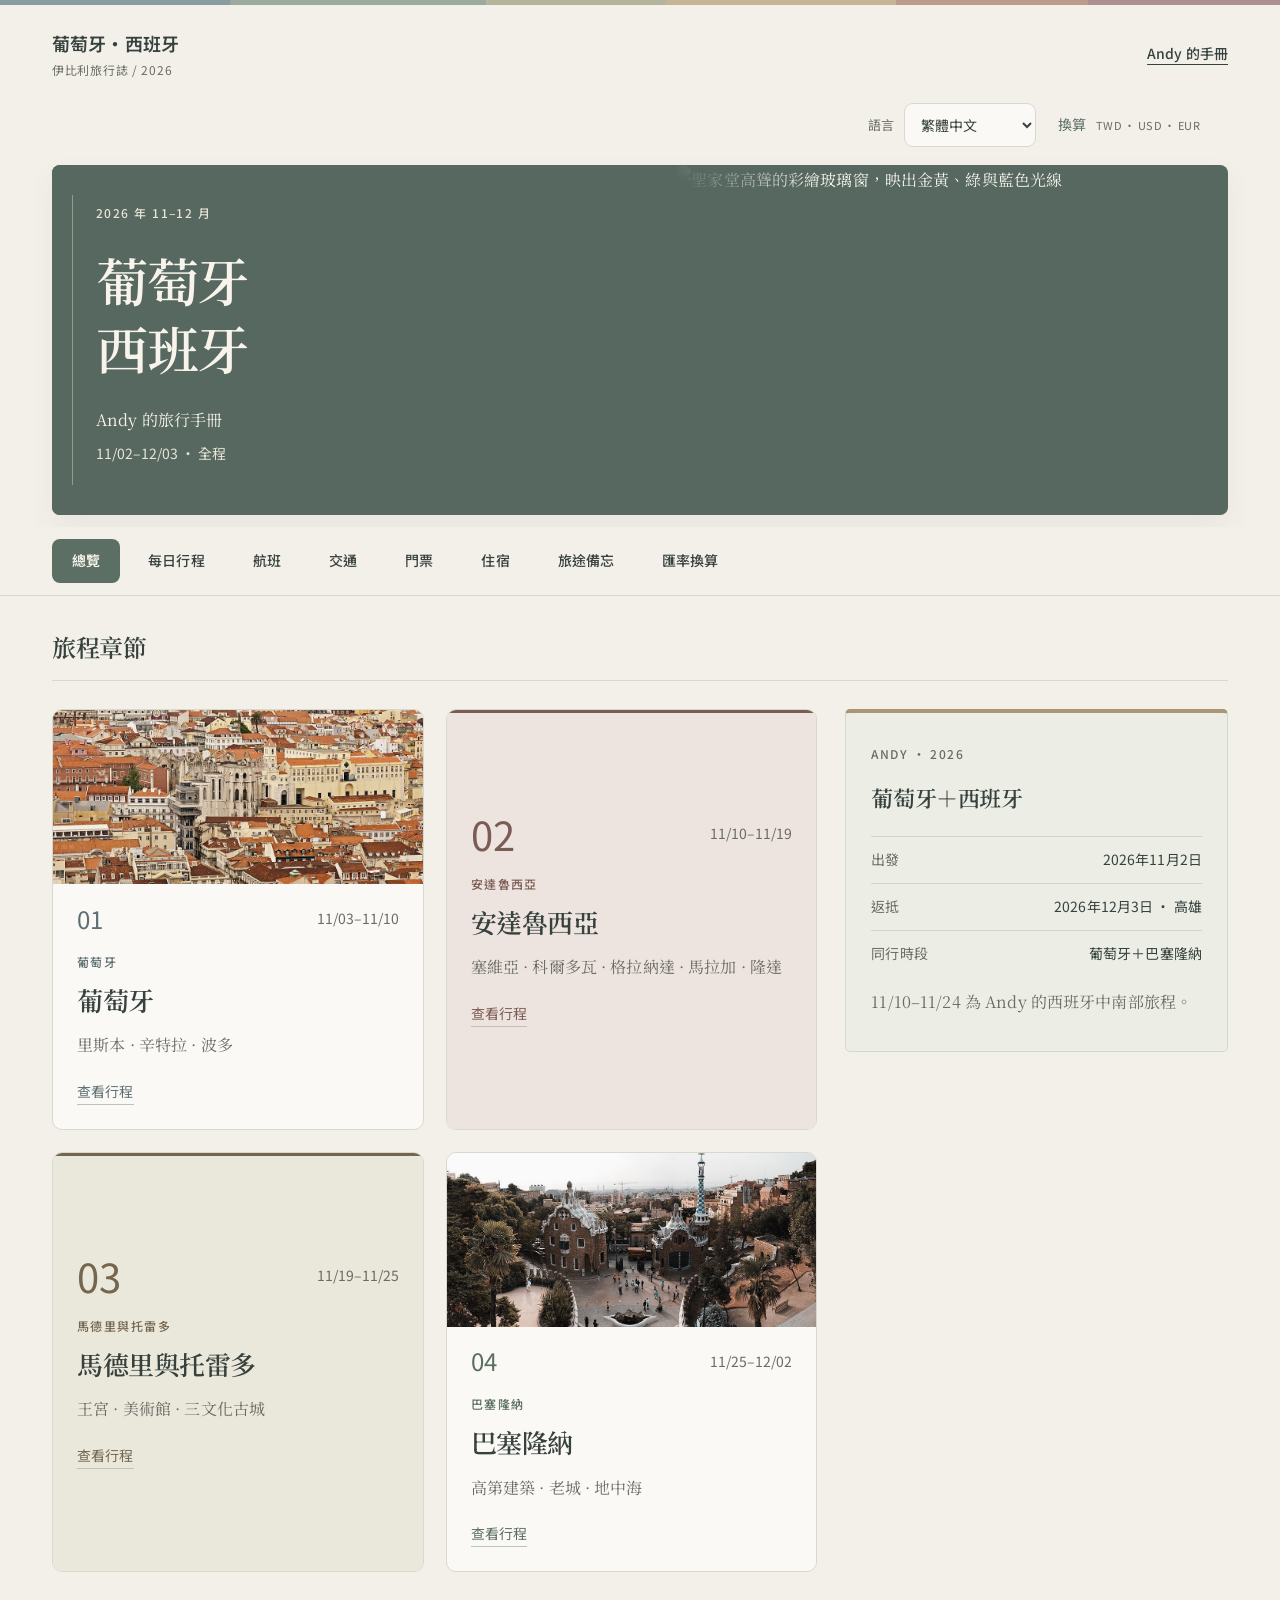
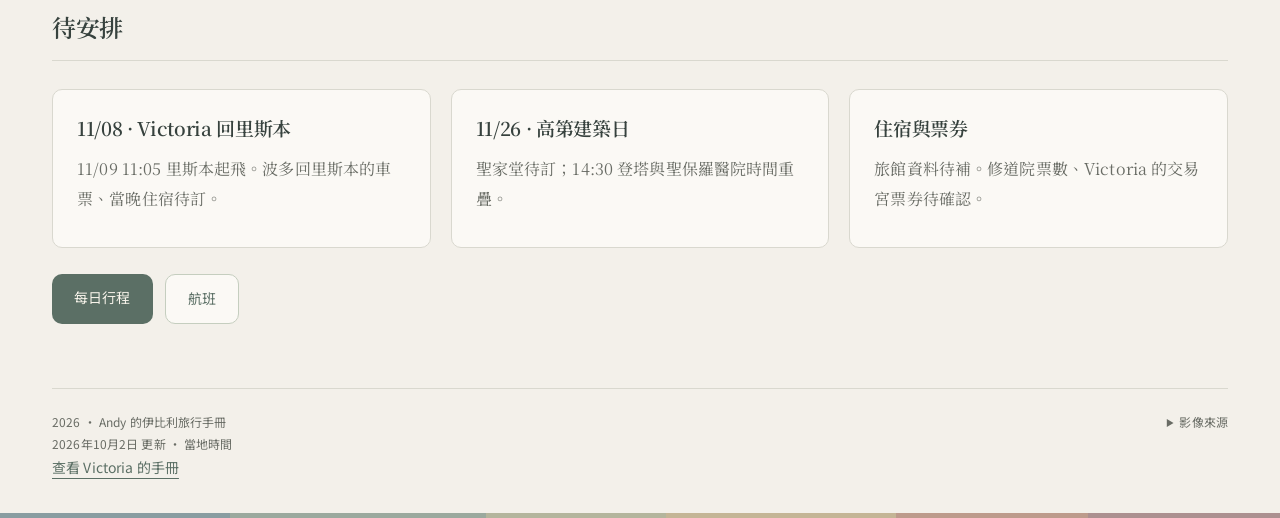
==== commit 52627797: "Match archive reference typography across travel handbooks" ====
--- a/andy.html
+++ b/andy.html
@@ -1 +1 @@
-<!doctype html><html lang="zh-Hant"><head><meta charset="utf-8"><meta name="viewport" content="width=device-width,initial-scale=1,viewport-fit=cover"><meta name="description" content="2026 葡萄牙與西班牙個人旅遊手冊，按日期整理航班、每日行程、交通與門票。"><meta name="robots" content="noindex,nofollow"><meta name="theme-color" content="#56685f"><title>Andy｜葡萄牙・西班牙 2026</title><link rel="preconnect" href="https://fonts.googleapis.com"><link rel="preconnect" href="https://fonts.gstatic.com" crossorigin><link rel="stylesheet" href="https://fonts.googleapis.com/css2?family=Noto+Sans+TC:wght@400;500;600&amp;display=swap"><link rel="stylesheet" href="style.css?v=20261002-lisbon-fare"><script src="data.js?v=20261002-lisbon-fare" defer></script><script src="locales.js?v=20261002-lisbon-fare" defer></script><script src="preferences.js?v=20261002-lisbon-fare" defer></script><script src="rates.js?v=20261002-lisbon-fare" defer></script><script src="currency.js?v=20261002-lisbon-fare" defer></script><script src="app.js?v=20261002-lisbon-fare" defer></script></head><body data-person="andy"><a class="skip" href="#main">跳到主要內容</a><div class="color-band"></div><header class="topbar"><a class="wordmark" href="?page=overview">葡萄牙・西班牙<span>IBERIAN JOURNAL / 2026</span></a><div class="person-links"><a id="current-handbook" href="?page=overview"></a></div></header><div id="preferences" class="preferences"></div><div class="masthead"><div class="masthead-text"><span class="eyebrow">NOV–DEC 2026</span><h1><span>葡萄牙</span><span>西班牙</span></h1><p class="cover-owner"><span data-name></span> 的旅行手冊</p><p id="trip-dates"></p></div><figure><img src="https://upload.wikimedia.org/wikipedia/commons/3/3d/Sagrada5.jpg" alt="聖家堂高聳的彩繪玻璃窗，映出金黃、綠與藍色光線"></figure></div><div class="nav-shell"><nav id="nav" aria-label="手冊分頁"></nav></div><main id="main"></main><footer><p id="footer-info">2026 · <span data-name></span> 的伊比利旅行手冊<br>2026.10.02 更新 · 當地時間<br><a id="other" class="text-link"></a></p><details class="credits"><summary>影像來源</summary><p><span id="credit-sagrada">聖家堂：</span><a href="https://commons.wikimedia.org/wiki/File:Sagrada5.jpg" target="_blank" rel="noopener noreferrer">Arnaud Gaillard</a> · <a href="https://creativecommons.org/licenses/by-sa/1.0/" target="_blank" rel="noopener noreferrer">CC BY-SA 1.0</a></p><p><span id="credit-lisbon">里斯本：</span><a href="https://commons.wikimedia.org/wiki/File:The_rooftops_of_Lisbon.jpg" target="_blank" rel="noopener noreferrer">Bert K. / Bert Kaufmann</a> · <a href="https://creativecommons.org/licenses/by/2.0/" target="_blank" rel="noopener noreferrer">CC BY 2.0</a></p><p><span id="credit-guell">奎爾公園：</span><a href="https://commons.wikimedia.org/wiki/File:Panoramic_view_of_the_entrance_to_the_Park_G%C3%BCell._Barcelona,_Catalonia,_Spain.jpg" target="_blank" rel="noopener noreferrer">Mstyslav Chernov</a> · <a href="https://creativecommons.org/licenses/by-sa/3.0/" target="_blank" rel="noopener noreferrer">CC BY-SA 3.0</a></p><p id="credit-crop">照片依版面裁切顯示。</p></details></footer><div class="color-band"></div></body></html>+<!doctype html><html lang="zh-Hant"><head><meta charset="utf-8"><meta name="viewport" content="width=device-width,initial-scale=1,viewport-fit=cover"><meta name="description" content="2026 葡萄牙與西班牙個人旅遊手冊，按日期整理航班、每日行程、交通與門票。"><meta name="robots" content="noindex,nofollow"><meta name="theme-color" content="#56685f"><title>Andy｜葡萄牙・西班牙 2026</title><link rel="preconnect" href="https://fonts.googleapis.com"><link rel="preconnect" href="https://fonts.gstatic.com" crossorigin><link rel="stylesheet" href="https://fonts.googleapis.com/css2?family=Noto+Sans+TC:wght@400;500;600&amp;family=Noto+Serif+TC:wght@400;500;600&amp;display=swap"><link rel="stylesheet" href="style.css?v=20261002-editorial-fonts"><link rel="stylesheet" href="typography.css?v=20261002-editorial-fonts"><script src="data.js?v=20261002-editorial-fonts" defer></script><script src="locales.js?v=20261002-editorial-fonts" defer></script><script src="preferences.js?v=20261002-editorial-fonts" defer></script><script src="rates.js?v=20261002-editorial-fonts" defer></script><script src="currency.js?v=20261002-editorial-fonts" defer></script><script src="app.js?v=20261002-editorial-fonts" defer></script></head><body data-person="andy"><a class="skip" href="#main">跳到主要內容</a><div class="color-band"></div><header class="topbar"><a class="wordmark" href="?page=overview">葡萄牙・西班牙<span>IBERIAN JOURNAL / 2026</span></a><div class="person-links"><a id="current-handbook" href="?page=overview"></a></div></header><div id="preferences" class="preferences"></div><div class="masthead"><div class="masthead-text"><span class="eyebrow">NOV–DEC 2026</span><h1><span>葡萄牙</span><span>西班牙</span></h1><p class="cover-owner"><span data-name></span> 的旅行手冊</p><p id="trip-dates"></p></div><figure><img src="https://upload.wikimedia.org/wikipedia/commons/3/3d/Sagrada5.jpg" alt="聖家堂高聳的彩繪玻璃窗，映出金黃、綠與藍色光線"></figure></div><div class="nav-shell"><nav id="nav" aria-label="手冊分頁"></nav></div><main id="main"></main><footer><p id="footer-info">2026 · <span data-name></span> 的伊比利旅行手冊<br>2026.10.02 更新 · 當地時間<br><a id="other" class="text-link"></a></p><details class="credits"><summary>影像來源</summary><p><span id="credit-sagrada">聖家堂：</span><a href="https://commons.wikimedia.org/wiki/File:Sagrada5.jpg" target="_blank" rel="noopener noreferrer">Arnaud Gaillard</a> · <a href="https://creativecommons.org/licenses/by-sa/1.0/" target="_blank" rel="noopener noreferrer">CC BY-SA 1.0</a></p><p><span id="credit-lisbon">里斯本：</span><a href="https://commons.wikimedia.org/wiki/File:The_rooftops_of_Lisbon.jpg" target="_blank" rel="noopener noreferrer">Bert K. / Bert Kaufmann</a> · <a href="https://creativecommons.org/licenses/by/2.0/" target="_blank" rel="noopener noreferrer">CC BY 2.0</a></p><p><span id="credit-guell">奎爾公園：</span><a href="https://commons.wikimedia.org/wiki/File:Panoramic_view_of_the_entrance_to_the_Park_G%C3%BCell._Barcelona,_Catalonia,_Spain.jpg" target="_blank" rel="noopener noreferrer">Mstyslav Chernov</a> · <a href="https://creativecommons.org/licenses/by-sa/3.0/" target="_blank" rel="noopener noreferrer">CC BY-SA 3.0</a></p><p id="credit-crop">照片依版面裁切顯示。</p></details></footer><div class="color-band"></div></body></html>
--- a/style.css
+++ b/style.css
@@ -324,7 +324,7 @@
 @media(prefers-reduced-motion:reduce){.route{transition:none}.route:hover{transform:none}}
 @media print{.masthead-text::before,.day-photo,.route-photo{display:none}.masthead,.masthead-text{background:#fff;color:var(--ink)}.masthead .cover-owner,.masthead #trip-dates{color:var(--ink)}}
 
-/* Travel journal typography: one family, quiet headings, generous reading rhythm. */
+/* Base text sizing and reading rhythm; typefaces are set in typography.css. */
 body{font-kerning:normal;line-break:strict;word-break:normal;letter-spacing:.005em}
 button,input,select,textarea{font-family:var(--font);letter-spacing:inherit}
 h1,h2,h3{font-family:var(--font);font-kerning:normal;word-break:normal}
--- a/typography.css
+++ b/typography.css
@@ -0,0 +1,57 @@
+/* Typography matches the serif reading style of the 25–26 activities archive. */
+:root{
+ --font-serif:'Noto Serif TC','Songti TC',STSong,serif;
+ --font-sans:'Noto Sans TC','PingFang TC','Microsoft JhengHei',sans-serif;
+ --font:var(--font-serif);
+}
+body{font-family:var(--font-serif);font-weight:400;line-height:1.85;letter-spacing:.008em}
+h1,h2,h3{font-family:var(--font-serif);font-weight:600;letter-spacing:-.018em}
+.masthead h1,
+body[data-page="overview"] .masthead h1,
+body:not([data-page="overview"]) .masthead h1{
+ font-family:var(--font-serif);font-weight:600;letter-spacing:-.025em;line-height:1.3;
+}
+.masthead .cover-owner{font-family:var(--font-serif);font-weight:400;letter-spacing:.008em;line-height:1.85}
+.section-head h2,.calendar-intro h2,.route h3,.trip-summary h3,
+.card h3,.day-card h3,.calendar-period h3,.airfare-heading h3{
+ font-family:var(--font-serif);font-weight:600;letter-spacing:-.018em;line-height:1.45;
+}
+.timeline li>div,.card p,.card ul,.day-note,.notice p,.trip-summary p,.route p{
+ font-family:var(--font-serif);font-size:1rem;font-weight:400;line-height:1.85;letter-spacing:.008em;
+}
+.wordmark,.wordmark span,.person-links,.preferences,nav,.button,
+button,input,select,textarea,.day-controls,.eyebrow,.chapter-name,.summary-label,
+.route-action,.pill,.text-link,.date-label,.date-list,.mobile-date-jump,
+.day-stamp,.timeline time,.city,.caption,.trip-summary dl,.flight-top,.flight-route,
+.stay-meta,.route-num,.route small,#trip-dates,.day-number,
+.calendar-kicker,.calendar-month-head,.calendar-weekdays,.calendar-number,
+.calendar-day-note,.calendar-band,.calendar-flight,.calendar-legend,
+.calendar-total,.period-dates,.period-count,.calendar-count-note,
+.airfare-kicker,.airfare-heading>p,.airfare-amounts,
+.currency-inputs,.currency-code,.currency-result-note,.currency-rate-meta,
+.rate-dates,.currency-source,.currency-disclaimer,footer{
+ font-family:var(--font-sans);
+}
+.preferences select,.currency-panel select,.currency-panel input,
+.currency-rate-meta button,.mobile-date-jump select{
+ font-family:var(--font-sans);
+}
+.wordmark{font-weight:600;letter-spacing:.008em}
+.wordmark span{font-weight:400;letter-spacing:.06em}
+nav a,.person-links a{font-weight:500;letter-spacing:.008em}
+nav a[aria-current]{font-weight:600}
+.chapter-name,.summary-label,.masthead .eyebrow{font-weight:500;letter-spacing:.12em}
+.calendar-month-head h3{font-family:var(--font-sans);font-weight:500;letter-spacing:.008em}
+.currency-result h3{font-family:var(--font-sans);font-weight:400;letter-spacing:.008em}
+.currency-result output,.airfare-amounts dd,.flight-route b{
+ font-family:var(--font-sans);font-variant-numeric:tabular-nums lining-nums;letter-spacing:0;
+}
+.card p.strong,.card p.caption{font-family:var(--font-sans)}
+.timeline time,.day-stamp,.flight-route b,.flight-top,.route-num,.route small,
+.stay-meta,.date-list,.mobile-date-jump select,#trip-dates,.calendar-total,
+.calendar-number,.period-dates,.period-count{font-variant-numeric:tabular-nums lining-nums;letter-spacing:0}
+@media(max-width:700px){
+ .timeline li>div,.card p,.card ul,.day-note,.notice p,.trip-summary p,.route p{line-height:1.8}
+ .day-card h3,.card h3{line-height:1.5}
+ .section-head h2,.calendar-intro h2{line-height:1.45}
+}
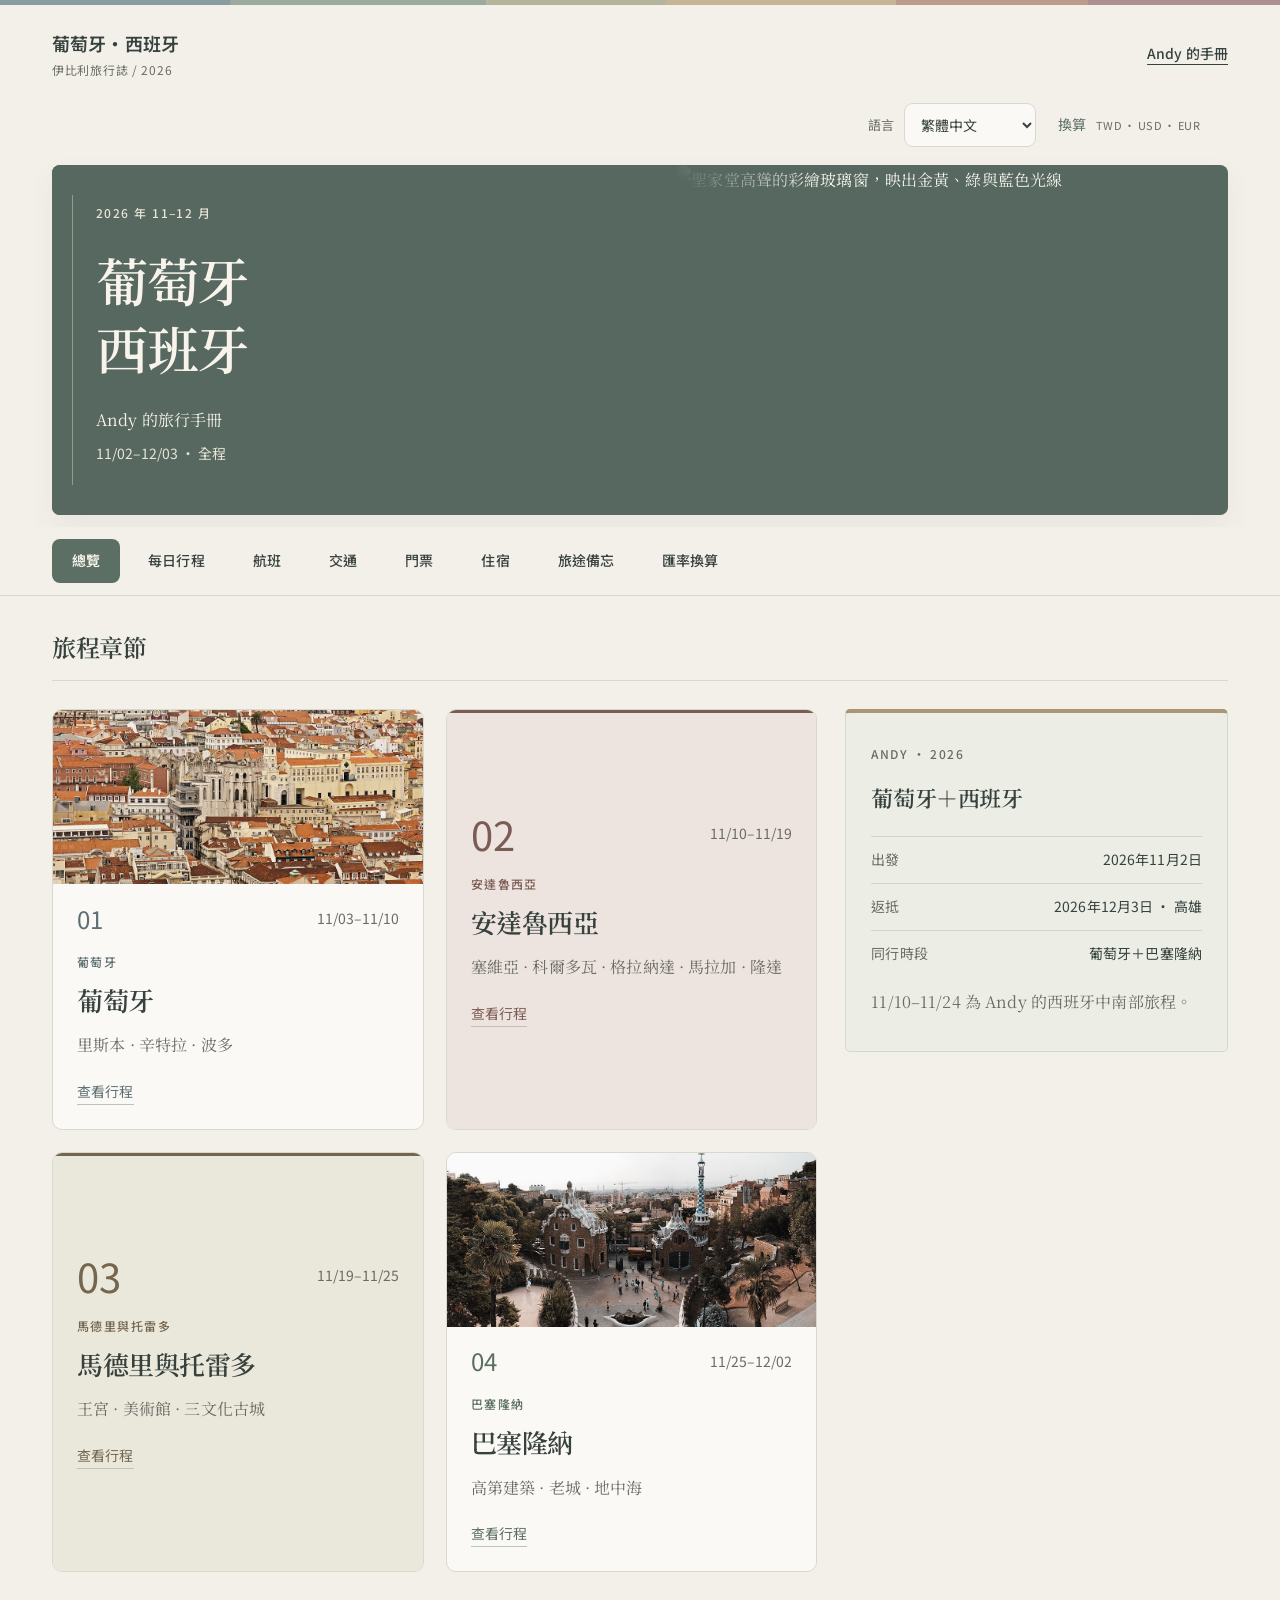
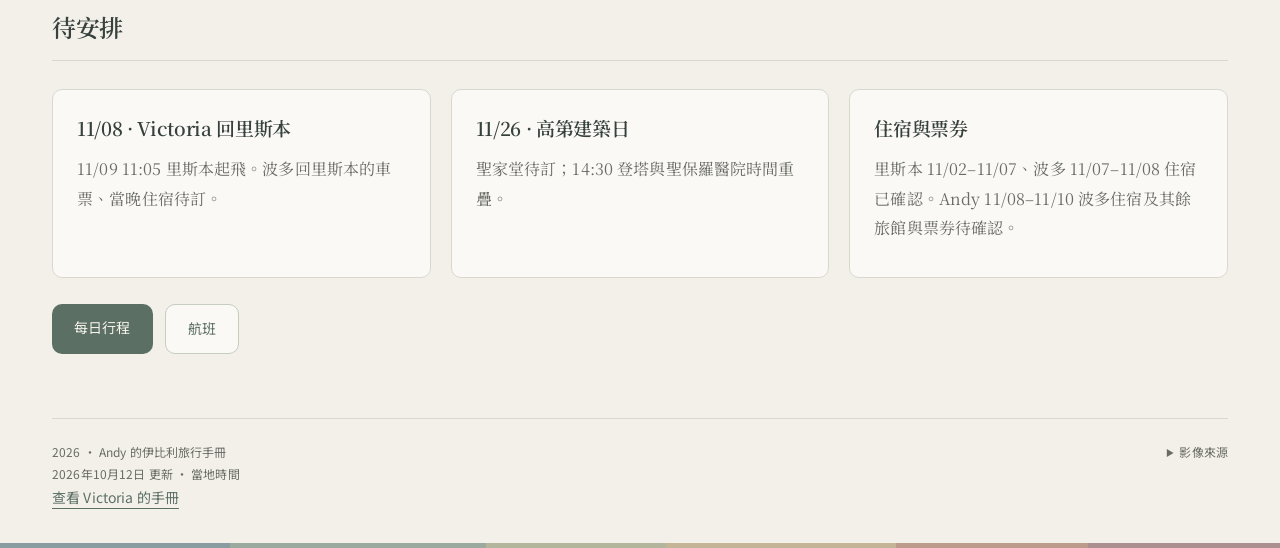
==== commit b3de5e1d: "Update confirmed and cancelled stays for Victoria and Andy" ====
--- a/andy.html
+++ b/andy.html
@@ -1 +1 @@
-<!doctype html><html lang="zh-Hant"><head><meta charset="utf-8"><meta name="viewport" content="width=device-width,initial-scale=1,viewport-fit=cover"><meta name="description" content="2026 葡萄牙與西班牙個人旅遊手冊，按日期整理航班、每日行程、交通與門票。"><meta name="robots" content="noindex,nofollow"><meta name="theme-color" content="#56685f"><title>Andy｜葡萄牙・西班牙 2026</title><link rel="preconnect" href="https://fonts.googleapis.com"><link rel="preconnect" href="https://fonts.gstatic.com" crossorigin><link rel="stylesheet" href="https://fonts.googleapis.com/css2?family=Noto+Sans+TC:wght@400;500;600&amp;family=Noto+Serif+TC:wght@400;500;600&amp;display=swap"><link rel="stylesheet" href="style.css?v=20261002-editorial-fonts"><link rel="stylesheet" href="typography.css?v=20261002-editorial-fonts"><script src="data.js?v=20261002-editorial-fonts" defer></script><script src="locales.js?v=20261002-editorial-fonts" defer></script><script src="preferences.js?v=20261002-editorial-fonts" defer></script><script src="rates.js?v=20261002-editorial-fonts" defer></script><script src="currency.js?v=20261002-editorial-fonts" defer></script><script src="app.js?v=20261002-editorial-fonts" defer></script></head><body data-person="andy"><a class="skip" href="#main">跳到主要內容</a><div class="color-band"></div><header class="topbar"><a class="wordmark" href="?page=overview">葡萄牙・西班牙<span>IBERIAN JOURNAL / 2026</span></a><div class="person-links"><a id="current-handbook" href="?page=overview"></a></div></header><div id="preferences" class="preferences"></div><div class="masthead"><div class="masthead-text"><span class="eyebrow">NOV–DEC 2026</span><h1><span>葡萄牙</span><span>西班牙</span></h1><p class="cover-owner"><span data-name></span> 的旅行手冊</p><p id="trip-dates"></p></div><figure><img src="https://upload.wikimedia.org/wikipedia/commons/3/3d/Sagrada5.jpg" alt="聖家堂高聳的彩繪玻璃窗，映出金黃、綠與藍色光線"></figure></div><div class="nav-shell"><nav id="nav" aria-label="手冊分頁"></nav></div><main id="main"></main><footer><p id="footer-info">2026 · <span data-name></span> 的伊比利旅行手冊<br>2026.10.02 更新 · 當地時間<br><a id="other" class="text-link"></a></p><details class="credits"><summary>影像來源</summary><p><span id="credit-sagrada">聖家堂：</span><a href="https://commons.wikimedia.org/wiki/File:Sagrada5.jpg" target="_blank" rel="noopener noreferrer">Arnaud Gaillard</a> · <a href="https://creativecommons.org/licenses/by-sa/1.0/" target="_blank" rel="noopener noreferrer">CC BY-SA 1.0</a></p><p><span id="credit-lisbon">里斯本：</span><a href="https://commons.wikimedia.org/wiki/File:The_rooftops_of_Lisbon.jpg" target="_blank" rel="noopener noreferrer">Bert K. / Bert Kaufmann</a> · <a href="https://creativecommons.org/licenses/by/2.0/" target="_blank" rel="noopener noreferrer">CC BY 2.0</a></p><p><span id="credit-guell">奎爾公園：</span><a href="https://commons.wikimedia.org/wiki/File:Panoramic_view_of_the_entrance_to_the_Park_G%C3%BCell._Barcelona,_Catalonia,_Spain.jpg" target="_blank" rel="noopener noreferrer">Mstyslav Chernov</a> · <a href="https://creativecommons.org/licenses/by-sa/3.0/" target="_blank" rel="noopener noreferrer">CC BY-SA 3.0</a></p><p id="credit-crop">照片依版面裁切顯示。</p></details></footer><div class="color-band"></div></body></html>+<!doctype html><html lang="zh-Hant"><head><meta charset="utf-8"><meta name="viewport" content="width=device-width,initial-scale=1,viewport-fit=cover"><meta name="description" content="2026 葡萄牙與西班牙個人旅遊手冊，按日期整理航班、每日行程、交通與門票。"><meta name="robots" content="noindex,nofollow"><meta name="theme-color" content="#56685f"><title>Andy｜葡萄牙・西班牙 2026</title><link rel="preconnect" href="https://fonts.googleapis.com"><link rel="preconnect" href="https://fonts.gstatic.com" crossorigin><link rel="stylesheet" href="https://fonts.googleapis.com/css2?family=Noto+Sans+TC:wght@400;500;600&amp;family=Noto+Serif+TC:wght@400;500;600&amp;display=swap"><link rel="stylesheet" href="style.css?v=20261012-stays"><link rel="stylesheet" href="typography.css?v=20261002-editorial-fonts"><script src="data.js?v=20261012-stays" defer></script><script src="locales.js?v=20261012-stays" defer></script><script src="preferences.js?v=20261002-editorial-fonts" defer></script><script src="rates.js?v=20261002-editorial-fonts" defer></script><script src="currency.js?v=20261002-editorial-fonts" defer></script><script src="app.js?v=20261012-stays" defer></script></head><body data-person="andy"><a class="skip" href="#main">跳到主要內容</a><div class="color-band"></div><header class="topbar"><a class="wordmark" href="?page=overview">葡萄牙・西班牙<span>IBERIAN JOURNAL / 2026</span></a><div class="person-links"><a id="current-handbook" href="?page=overview"></a></div></header><div id="preferences" class="preferences"></div><div class="masthead"><div class="masthead-text"><span class="eyebrow">NOV–DEC 2026</span><h1><span>葡萄牙</span><span>西班牙</span></h1><p class="cover-owner"><span data-name></span> 的旅行手冊</p><p id="trip-dates"></p></div><figure><img src="https://upload.wikimedia.org/wikipedia/commons/3/3d/Sagrada5.jpg" alt="聖家堂高聳的彩繪玻璃窗，映出金黃、綠與藍色光線"></figure></div><div class="nav-shell"><nav id="nav" aria-label="手冊分頁"></nav></div><main id="main"></main><footer><p id="footer-info">2026 · <span data-name></span> 的伊比利旅行手冊<br>2026.10.12 更新 · 當地時間<br><a id="other" class="text-link"></a></p><details class="credits"><summary>影像來源</summary><p><span id="credit-sagrada">聖家堂：</span><a href="https://commons.wikimedia.org/wiki/File:Sagrada5.jpg" target="_blank" rel="noopener noreferrer">Arnaud Gaillard</a> · <a href="https://creativecommons.org/licenses/by-sa/1.0/" target="_blank" rel="noopener noreferrer">CC BY-SA 1.0</a></p><p><span id="credit-lisbon">里斯本：</span><a href="https://commons.wikimedia.org/wiki/File:The_rooftops_of_Lisbon.jpg" target="_blank" rel="noopener noreferrer">Bert K. / Bert Kaufmann</a> · <a href="https://creativecommons.org/licenses/by/2.0/" target="_blank" rel="noopener noreferrer">CC BY 2.0</a></p><p><span id="credit-guell">奎爾公園：</span><a href="https://commons.wikimedia.org/wiki/File:Panoramic_view_of_the_entrance_to_the_Park_G%C3%BCell._Barcelona,_Catalonia,_Spain.jpg" target="_blank" rel="noopener noreferrer">Mstyslav Chernov</a> · <a href="https://creativecommons.org/licenses/by-sa/3.0/" target="_blank" rel="noopener noreferrer">CC BY-SA 3.0</a></p><p id="credit-crop">照片依版面裁切顯示。</p></details></footer><div class="color-band"></div></body></html>
--- a/style.css
+++ b/style.css
@@ -628,3 +628,11 @@
 .airfare-amounts>div{display:block;border:0;padding:0}
 .airfare-amounts dd{text-align:left}
 @media(max-width:700px){.airfare-amounts>div+div{border-top:1px solid #cbd3c4;padding-top:18px}}
+
+/* Booking status and totals. */
+.pill.cancelled{background:#edecea;color:#66635f}
+.stay-price{margin:16px 0;font-family:var(--font-sans);font-variant-numeric:tabular-nums}
+.stay-price>div{flex-wrap:wrap}
+.stay-price dd{font-weight:600;color:var(--ink);white-space:nowrap}
+.cancelled-stays .card{background:#f4f3f0}
+.card .stay-city{margin-top:-6px}
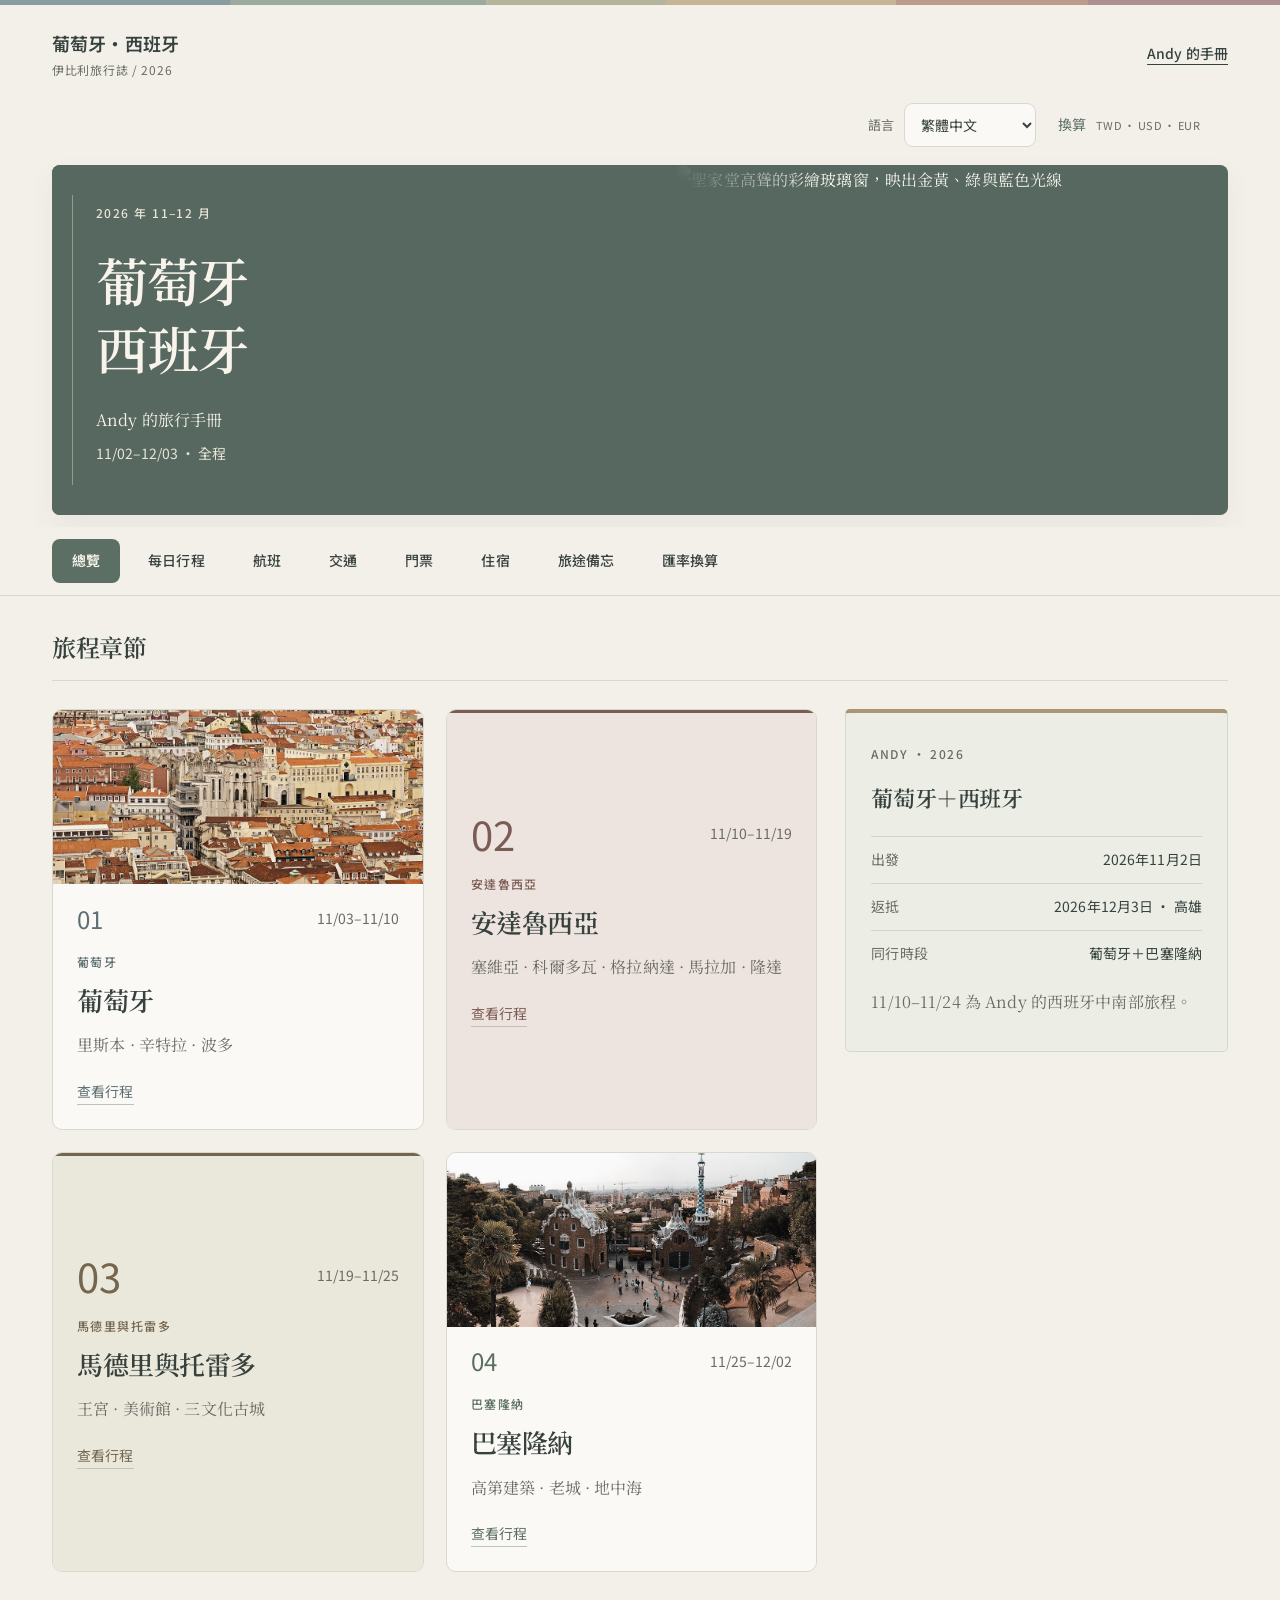
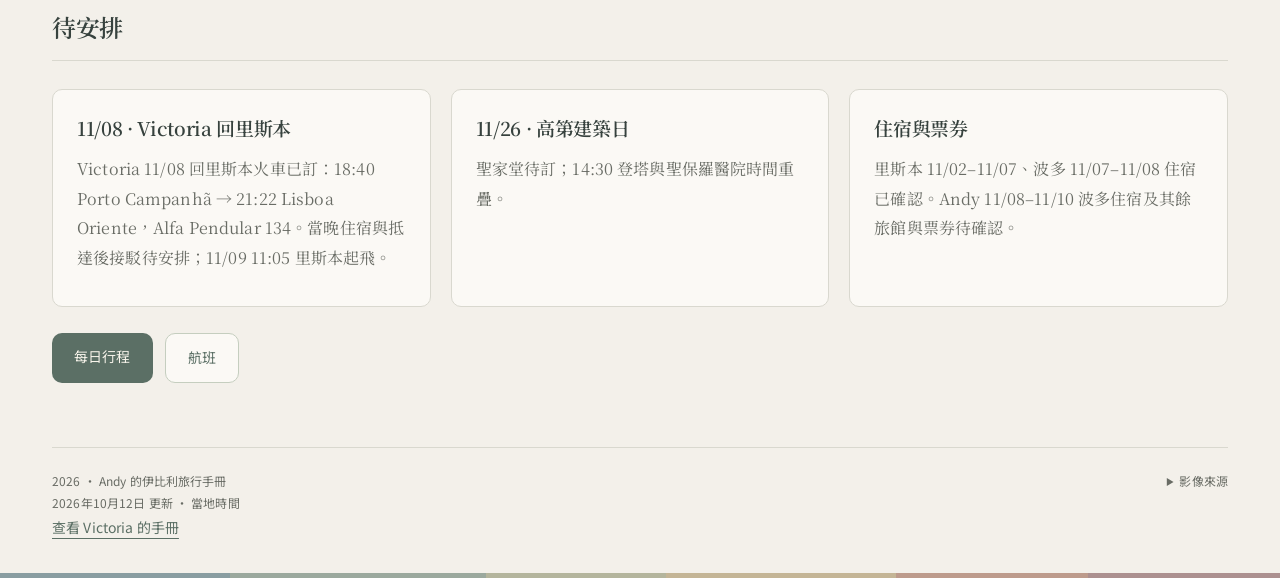
==== commit 18784134: "Add Victoria Porto to Lisbon train without private ticket details" ====
--- a/andy.html
+++ b/andy.html
@@ -1 +1 @@
-<!doctype html><html lang="zh-Hant"><head><meta charset="utf-8"><meta name="viewport" content="width=device-width,initial-scale=1,viewport-fit=cover"><meta name="description" content="2026 葡萄牙與西班牙個人旅遊手冊，按日期整理航班、每日行程、交通與門票。"><meta name="robots" content="noindex,nofollow"><meta name="theme-color" content="#56685f"><title>Andy｜葡萄牙・西班牙 2026</title><link rel="preconnect" href="https://fonts.googleapis.com"><link rel="preconnect" href="https://fonts.gstatic.com" crossorigin><link rel="stylesheet" href="https://fonts.googleapis.com/css2?family=Noto+Sans+TC:wght@400;500;600&amp;family=Noto+Serif+TC:wght@400;500;600&amp;display=swap"><link rel="stylesheet" href="style.css?v=20261012-stays"><link rel="stylesheet" href="typography.css?v=20261002-editorial-fonts"><script src="data.js?v=20261012-stays" defer></script><script src="locales.js?v=20261012-stays" defer></script><script src="preferences.js?v=20261002-editorial-fonts" defer></script><script src="rates.js?v=20261002-editorial-fonts" defer></script><script src="currency.js?v=20261002-editorial-fonts" defer></script><script src="app.js?v=20261012-stays" defer></script></head><body data-person="andy"><a class="skip" href="#main">跳到主要內容</a><div class="color-band"></div><header class="topbar"><a class="wordmark" href="?page=overview">葡萄牙・西班牙<span>IBERIAN JOURNAL / 2026</span></a><div class="person-links"><a id="current-handbook" href="?page=overview"></a></div></header><div id="preferences" class="preferences"></div><div class="masthead"><div class="masthead-text"><span class="eyebrow">NOV–DEC 2026</span><h1><span>葡萄牙</span><span>西班牙</span></h1><p class="cover-owner"><span data-name></span> 的旅行手冊</p><p id="trip-dates"></p></div><figure><img src="https://upload.wikimedia.org/wikipedia/commons/3/3d/Sagrada5.jpg" alt="聖家堂高聳的彩繪玻璃窗，映出金黃、綠與藍色光線"></figure></div><div class="nav-shell"><nav id="nav" aria-label="手冊分頁"></nav></div><main id="main"></main><footer><p id="footer-info">2026 · <span data-name></span> 的伊比利旅行手冊<br>2026.10.12 更新 · 當地時間<br><a id="other" class="text-link"></a></p><details class="credits"><summary>影像來源</summary><p><span id="credit-sagrada">聖家堂：</span><a href="https://commons.wikimedia.org/wiki/File:Sagrada5.jpg" target="_blank" rel="noopener noreferrer">Arnaud Gaillard</a> · <a href="https://creativecommons.org/licenses/by-sa/1.0/" target="_blank" rel="noopener noreferrer">CC BY-SA 1.0</a></p><p><span id="credit-lisbon">里斯本：</span><a href="https://commons.wikimedia.org/wiki/File:The_rooftops_of_Lisbon.jpg" target="_blank" rel="noopener noreferrer">Bert K. / Bert Kaufmann</a> · <a href="https://creativecommons.org/licenses/by/2.0/" target="_blank" rel="noopener noreferrer">CC BY 2.0</a></p><p><span id="credit-guell">奎爾公園：</span><a href="https://commons.wikimedia.org/wiki/File:Panoramic_view_of_the_entrance_to_the_Park_G%C3%BCell._Barcelona,_Catalonia,_Spain.jpg" target="_blank" rel="noopener noreferrer">Mstyslav Chernov</a> · <a href="https://creativecommons.org/licenses/by-sa/3.0/" target="_blank" rel="noopener noreferrer">CC BY-SA 3.0</a></p><p id="credit-crop">照片依版面裁切顯示。</p></details></footer><div class="color-band"></div></body></html>+<!doctype html><html lang="zh-Hant"><head><meta charset="utf-8"><meta name="viewport" content="width=device-width,initial-scale=1,viewport-fit=cover"><meta name="description" content="2026 葡萄牙與西班牙個人旅遊手冊，按日期整理航班、每日行程、交通與門票。"><meta name="robots" content="noindex,nofollow"><meta name="theme-color" content="#56685f"><title>Andy｜葡萄牙・西班牙 2026</title><link rel="preconnect" href="https://fonts.googleapis.com"><link rel="preconnect" href="https://fonts.gstatic.com" crossorigin><link rel="stylesheet" href="https://fonts.googleapis.com/css2?family=Noto+Sans+TC:wght@400;500;600&amp;family=Noto+Serif+TC:wght@400;500;600&amp;display=swap"><link rel="stylesheet" href="style.css?v=20261012-stays"><link rel="stylesheet" href="typography.css?v=20261002-editorial-fonts"><script src="data.js?v=20261012-victoria-train" defer></script><script src="locales.js?v=20261012-victoria-train" defer></script><script src="preferences.js?v=20261002-editorial-fonts" defer></script><script src="rates.js?v=20261002-editorial-fonts" defer></script><script src="currency.js?v=20261002-editorial-fonts" defer></script><script src="app.js?v=20261012-victoria-train" defer></script></head><body data-person="andy"><a class="skip" href="#main">跳到主要內容</a><div class="color-band"></div><header class="topbar"><a class="wordmark" href="?page=overview">葡萄牙・西班牙<span>IBERIAN JOURNAL / 2026</span></a><div class="person-links"><a id="current-handbook" href="?page=overview"></a></div></header><div id="preferences" class="preferences"></div><div class="masthead"><div class="masthead-text"><span class="eyebrow">NOV–DEC 2026</span><h1><span>葡萄牙</span><span>西班牙</span></h1><p class="cover-owner"><span data-name></span> 的旅行手冊</p><p id="trip-dates"></p></div><figure><img src="https://upload.wikimedia.org/wikipedia/commons/3/3d/Sagrada5.jpg" alt="聖家堂高聳的彩繪玻璃窗，映出金黃、綠與藍色光線"></figure></div><div class="nav-shell"><nav id="nav" aria-label="手冊分頁"></nav></div><main id="main"></main><footer><p id="footer-info">2026 · <span data-name></span> 的伊比利旅行手冊<br>2026.10.12 更新 · 當地時間<br><a id="other" class="text-link"></a></p><details class="credits"><summary>影像來源</summary><p><span id="credit-sagrada">聖家堂：</span><a href="https://commons.wikimedia.org/wiki/File:Sagrada5.jpg" target="_blank" rel="noopener noreferrer">Arnaud Gaillard</a> · <a href="https://creativecommons.org/licenses/by-sa/1.0/" target="_blank" rel="noopener noreferrer">CC BY-SA 1.0</a></p><p><span id="credit-lisbon">里斯本：</span><a href="https://commons.wikimedia.org/wiki/File:The_rooftops_of_Lisbon.jpg" target="_blank" rel="noopener noreferrer">Bert K. / Bert Kaufmann</a> · <a href="https://creativecommons.org/licenses/by/2.0/" target="_blank" rel="noopener noreferrer">CC BY 2.0</a></p><p><span id="credit-guell">奎爾公園：</span><a href="https://commons.wikimedia.org/wiki/File:Panoramic_view_of_the_entrance_to_the_Park_G%C3%BCell._Barcelona,_Catalonia,_Spain.jpg" target="_blank" rel="noopener noreferrer">Mstyslav Chernov</a> · <a href="https://creativecommons.org/licenses/by-sa/3.0/" target="_blank" rel="noopener noreferrer">CC BY-SA 3.0</a></p><p id="credit-crop">照片依版面裁切顯示。</p></details></footer><div class="color-band"></div></body></html>
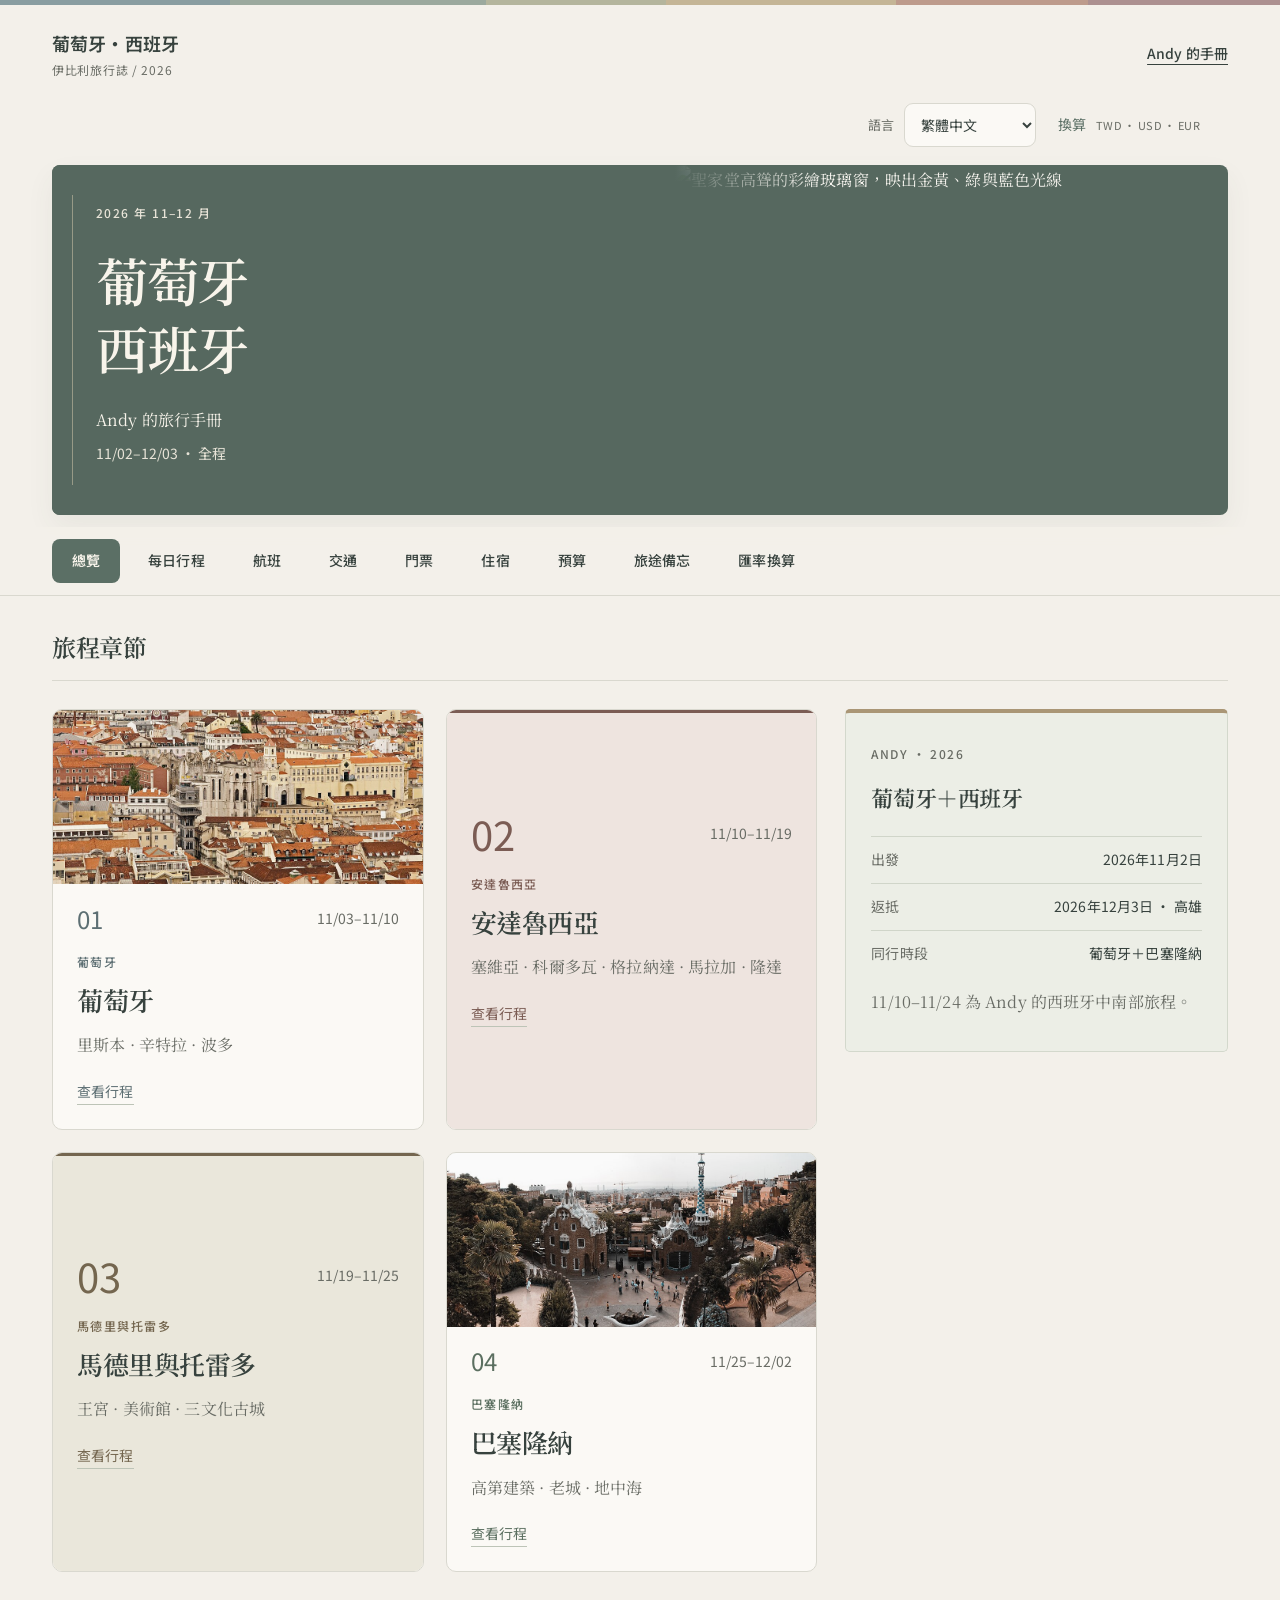
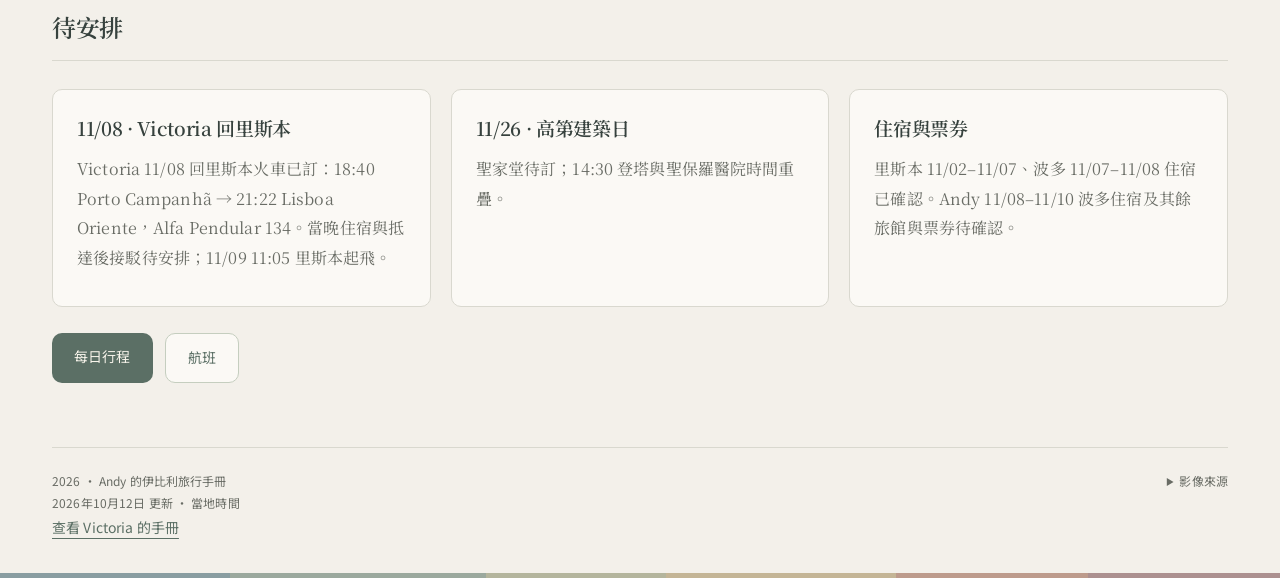
==== commit dcb48f02: "Add budget page with booked costs for both handbooks" ====
--- a/andy.html
+++ b/andy.html
@@ -1 +1 @@
-<!doctype html><html lang="zh-Hant"><head><meta charset="utf-8"><meta name="viewport" content="width=device-width,initial-scale=1,viewport-fit=cover"><meta name="description" content="2026 葡萄牙與西班牙個人旅遊手冊，按日期整理航班、每日行程、交通與門票。"><meta name="robots" content="noindex,nofollow"><meta name="theme-color" content="#56685f"><title>Andy｜葡萄牙・西班牙 2026</title><link rel="preconnect" href="https://fonts.googleapis.com"><link rel="preconnect" href="https://fonts.gstatic.com" crossorigin><link rel="stylesheet" href="https://fonts.googleapis.com/css2?family=Noto+Sans+TC:wght@400;500;600&amp;family=Noto+Serif+TC:wght@400;500;600&amp;display=swap"><link rel="stylesheet" href="style.css?v=20261012-stays"><link rel="stylesheet" href="typography.css?v=20261002-editorial-fonts"><script src="data.js?v=20261012-victoria-train" defer></script><script src="locales.js?v=20261012-victoria-train" defer></script><script src="preferences.js?v=20261002-editorial-fonts" defer></script><script src="rates.js?v=20261002-editorial-fonts" defer></script><script src="currency.js?v=20261002-editorial-fonts" defer></script><script src="app.js?v=20261012-victoria-train" defer></script></head><body data-person="andy"><a class="skip" href="#main">跳到主要內容</a><div class="color-band"></div><header class="topbar"><a class="wordmark" href="?page=overview">葡萄牙・西班牙<span>IBERIAN JOURNAL / 2026</span></a><div class="person-links"><a id="current-handbook" href="?page=overview"></a></div></header><div id="preferences" class="preferences"></div><div class="masthead"><div class="masthead-text"><span class="eyebrow">NOV–DEC 2026</span><h1><span>葡萄牙</span><span>西班牙</span></h1><p class="cover-owner"><span data-name></span> 的旅行手冊</p><p id="trip-dates"></p></div><figure><img src="https://upload.wikimedia.org/wikipedia/commons/3/3d/Sagrada5.jpg" alt="聖家堂高聳的彩繪玻璃窗，映出金黃、綠與藍色光線"></figure></div><div class="nav-shell"><nav id="nav" aria-label="手冊分頁"></nav></div><main id="main"></main><footer><p id="footer-info">2026 · <span data-name></span> 的伊比利旅行手冊<br>2026.10.12 更新 · 當地時間<br><a id="other" class="text-link"></a></p><details class="credits"><summary>影像來源</summary><p><span id="credit-sagrada">聖家堂：</span><a href="https://commons.wikimedia.org/wiki/File:Sagrada5.jpg" target="_blank" rel="noopener noreferrer">Arnaud Gaillard</a> · <a href="https://creativecommons.org/licenses/by-sa/1.0/" target="_blank" rel="noopener noreferrer">CC BY-SA 1.0</a></p><p><span id="credit-lisbon">里斯本：</span><a href="https://commons.wikimedia.org/wiki/File:The_rooftops_of_Lisbon.jpg" target="_blank" rel="noopener noreferrer">Bert K. / Bert Kaufmann</a> · <a href="https://creativecommons.org/licenses/by/2.0/" target="_blank" rel="noopener noreferrer">CC BY 2.0</a></p><p><span id="credit-guell">奎爾公園：</span><a href="https://commons.wikimedia.org/wiki/File:Panoramic_view_of_the_entrance_to_the_Park_G%C3%BCell._Barcelona,_Catalonia,_Spain.jpg" target="_blank" rel="noopener noreferrer">Mstyslav Chernov</a> · <a href="https://creativecommons.org/licenses/by-sa/3.0/" target="_blank" rel="noopener noreferrer">CC BY-SA 3.0</a></p><p id="credit-crop">照片依版面裁切顯示。</p></details></footer><div class="color-band"></div></body></html>+<!doctype html><html lang="zh-Hant"><head><meta charset="utf-8"><meta name="viewport" content="width=device-width,initial-scale=1,viewport-fit=cover"><meta name="description" content="2026 葡萄牙與西班牙個人旅遊手冊，按日期整理航班、每日行程、交通與門票。"><meta name="robots" content="noindex,nofollow"><meta name="theme-color" content="#56685f"><title>Andy｜葡萄牙・西班牙 2026</title><link rel="preconnect" href="https://fonts.googleapis.com"><link rel="preconnect" href="https://fonts.gstatic.com" crossorigin><link rel="stylesheet" href="https://fonts.googleapis.com/css2?family=Noto+Sans+TC:wght@400;500;600&amp;family=Noto+Serif+TC:wght@400;500;600&amp;display=swap"><link rel="stylesheet" href="style.css?v=20261012-budget"><link rel="stylesheet" href="typography.css?v=20261002-editorial-fonts"><script src="data.js?v=20261012-budget" defer></script><script src="locales.js?v=20261012-budget" defer></script><script src="preferences.js?v=20261002-editorial-fonts" defer></script><script src="rates.js?v=20261012-budget" defer></script><script src="currency.js?v=20261012-budget" defer></script><script src="app.js?v=20261012-budget" defer></script></head><body data-person="andy"><a class="skip" href="#main">跳到主要內容</a><div class="color-band"></div><header class="topbar"><a class="wordmark" href="?page=overview">葡萄牙・西班牙<span>IBERIAN JOURNAL / 2026</span></a><div class="person-links"><a id="current-handbook" href="?page=overview"></a></div></header><div id="preferences" class="preferences"></div><div class="masthead"><div class="masthead-text"><span class="eyebrow">NOV–DEC 2026</span><h1><span>葡萄牙</span><span>西班牙</span></h1><p class="cover-owner"><span data-name></span> 的旅行手冊</p><p id="trip-dates"></p></div><figure><img src="https://upload.wikimedia.org/wikipedia/commons/3/3d/Sagrada5.jpg" alt="聖家堂高聳的彩繪玻璃窗，映出金黃、綠與藍色光線"></figure></div><div class="nav-shell"><nav id="nav" aria-label="手冊分頁"></nav></div><main id="main"></main><footer><p id="footer-info">2026 · <span data-name></span> 的伊比利旅行手冊<br>2026.10.12 更新 · 當地時間<br><a id="other" class="text-link"></a></p><details class="credits"><summary>影像來源</summary><p><span id="credit-sagrada">聖家堂：</span><a href="https://commons.wikimedia.org/wiki/File:Sagrada5.jpg" target="_blank" rel="noopener noreferrer">Arnaud Gaillard</a> · <a href="https://creativecommons.org/licenses/by-sa/1.0/" target="_blank" rel="noopener noreferrer">CC BY-SA 1.0</a></p><p><span id="credit-lisbon">里斯本：</span><a href="https://commons.wikimedia.org/wiki/File:The_rooftops_of_Lisbon.jpg" target="_blank" rel="noopener noreferrer">Bert K. / Bert Kaufmann</a> · <a href="https://creativecommons.org/licenses/by/2.0/" target="_blank" rel="noopener noreferrer">CC BY 2.0</a></p><p><span id="credit-guell">奎爾公園：</span><a href="https://commons.wikimedia.org/wiki/File:Panoramic_view_of_the_entrance_to_the_Park_G%C3%BCell._Barcelona,_Catalonia,_Spain.jpg" target="_blank" rel="noopener noreferrer">Mstyslav Chernov</a> · <a href="https://creativecommons.org/licenses/by-sa/3.0/" target="_blank" rel="noopener noreferrer">CC BY-SA 3.0</a></p><p id="credit-crop">照片依版面裁切顯示。</p></details></footer><div class="color-band"></div></body></html>
--- a/style.css
+++ b/style.css
@@ -636,3 +636,66 @@
 .stay-price dd{font-weight:600;color:var(--ink);white-space:nowrap}
 .cancelled-stays .card{background:#f4f3f0}
 .card .stay-city{margin-top:-6px}
+
+/* Budget ledger. */
+.budget-summary{display:grid;grid-template-columns:minmax(0,1.5fr) minmax(240px,1fr);gap:28px;align-items:start;margin:0 0 30px;padding:26px 30px;background:#e9ede4;border:1px solid #cbd3c4;border-radius:12px}
+.budget-summary h3{font-size:1.25rem;font-weight:500;line-height:1.5;margin:6px 0 0}
+.budget-total{font-size:2.5rem;line-height:1.2;font-weight:500;color:var(--ink);font-variant-numeric:tabular-nums lining-nums;letter-spacing:-.01em;margin:12px 0 16px;overflow-wrap:anywhere}
+.budget-breakdown{display:grid;grid-template-columns:repeat(2,minmax(0,1fr));gap:18px;max-width:420px}
+.budget-breakdown>div{display:block;border:0;border-top:1px solid #cbd3c4;padding:12px 0 0;min-width:0}
+.budget-breakdown dt{font-size:.8125rem;color:var(--muted);margin-bottom:6px}
+.budget-breakdown dd{text-align:left;font-size:1.125rem;font-weight:500;color:var(--ink);font-variant-numeric:tabular-nums;overflow-wrap:anywhere}
+.budget-open{font-size:.875rem;line-height:1.8;color:var(--muted);margin:16px 0 0}
+.budget-controls{display:flex;flex-direction:column;gap:10px;padding:18px 20px;background:var(--surface);border:1px solid var(--line);border-radius:10px}
+.budget-controls label{display:flex;flex-direction:column;gap:8px;font-size:.875rem;color:var(--muted)}
+.budget-controls select{font:inherit;color:var(--ink);background:var(--surface);border:1px solid var(--line);border-radius:9px;min-height:44px;padding:9px 12px;width:100%;font-size:1rem}
+.budget-controls .caption{margin:0;color:var(--muted)}
+.budget-group{margin:0 0 30px}
+.budget-group-head{display:flex;align-items:baseline;justify-content:space-between;flex-wrap:wrap;gap:6px 18px;margin:0 0 12px}
+.budget-group-head h3{font-size:1.125rem;font-weight:500;letter-spacing:.03em;margin:0}
+.budget-group-total{display:flex;align-items:baseline;flex-wrap:wrap;gap:4px 10px;margin:0;font-size:.875rem;color:var(--muted);font-variant-numeric:tabular-nums}
+.budget-group-total strong{font-size:1.125rem;font-weight:500;color:var(--ink)}
+.budget-group-total small{font-size:.8125rem}
+.ledger{list-style:none;margin:0;padding:0;border:1px solid var(--line);border-radius:10px;background:var(--surface);overflow:hidden}
+.ledger-row{display:grid;grid-template-columns:minmax(0,1.5fr) minmax(300px,1fr);gap:18px 28px;padding:18px 22px;border-top:1px solid var(--line);align-items:start}
+.ledger-row:first-child{border-top:0}
+.ledger-row[data-status="pending"],.ledger-row[data-status="tbc"]{background:#f6f4ee}
+.ledger-main{min-width:0}
+.ledger-date{display:block;font-size:.8125rem;letter-spacing:.04em;color:var(--muted);font-variant-numeric:tabular-nums;margin-bottom:4px}
+.ledger-row h4{font:500 1.0625rem/1.6 var(--font);letter-spacing:.015em;margin:0;overflow-wrap:anywhere}
+.ledger-sub{font-size:.875rem;line-height:1.7;color:var(--muted);margin:2px 0 0}
+.ledger-pills{display:flex;flex-wrap:wrap;gap:6px;margin:10px 0 0}
+.pill.share{background:#e4e9e1;color:#53685b}
+.ledger-note{font-size:.875rem;line-height:1.8;color:#687161;margin:10px 0 0}
+.ledger-amounts{display:grid;grid-template-columns:repeat(3,minmax(0,1fr));gap:12px;margin:0;font-family:var(--font-sans);font-variant-numeric:tabular-nums}
+.ledger-amounts>div{display:block;border:0;border-left:1px solid var(--line);padding:2px 0 0 14px;min-width:0}
+.ledger-amounts dt{font-size:.75rem;line-height:1.6;color:var(--muted);margin-bottom:6px}
+.ledger-amounts dd{text-align:left;font-size:1rem;font-weight:500;color:var(--ink);line-height:1.5;overflow-wrap:anywhere}
+.ledger-amounts>div:last-child dd{color:var(--green)}
+.ledger-missing{align-self:center;justify-self:end;margin:0;padding:6px 12px;border:1px dashed #c3bfae;border-radius:8px;font-size:.875rem;color:#76694f;background:#f8f5ec}
+@media(max-width:960px){
+ .budget-summary{grid-template-columns:minmax(0,1fr)}
+ .ledger-row{grid-template-columns:minmax(0,1fr)}
+ .ledger-amounts{border-top:1px solid var(--line);padding-top:14px}
+ .ledger-missing{justify-self:start}
+}
+@media(max-width:700px){
+ .budget-summary{padding:22px 20px;margin-bottom:24px;gap:18px}
+ .budget-summary h3{font-size:1.125rem}
+ .budget-total{font-size:2rem;margin:10px 0 12px}
+ .budget-breakdown{gap:14px}
+ .budget-controls{padding:16px}
+ .budget-group{margin-bottom:24px}
+ .ledger-row{padding:16px}
+ .ledger-amounts{grid-template-columns:repeat(3,minmax(0,1fr));gap:8px}
+ .ledger-amounts>div{padding-left:10px}
+ .ledger-amounts dt{font-size:.6875rem}
+ .ledger-amounts dd{font-size:.9375rem}
+}
+@media(max-width:430px){
+ .ledger-amounts{grid-template-columns:minmax(0,1fr)}
+ .ledger-amounts>div{display:flex;justify-content:space-between;gap:10px;border-left:0;padding:0;align-items:baseline}
+ .ledger-amounts dt{margin:0}
+ .ledger-amounts dd{text-align:right}
+}
+@media print{.budget-controls{display:none}}
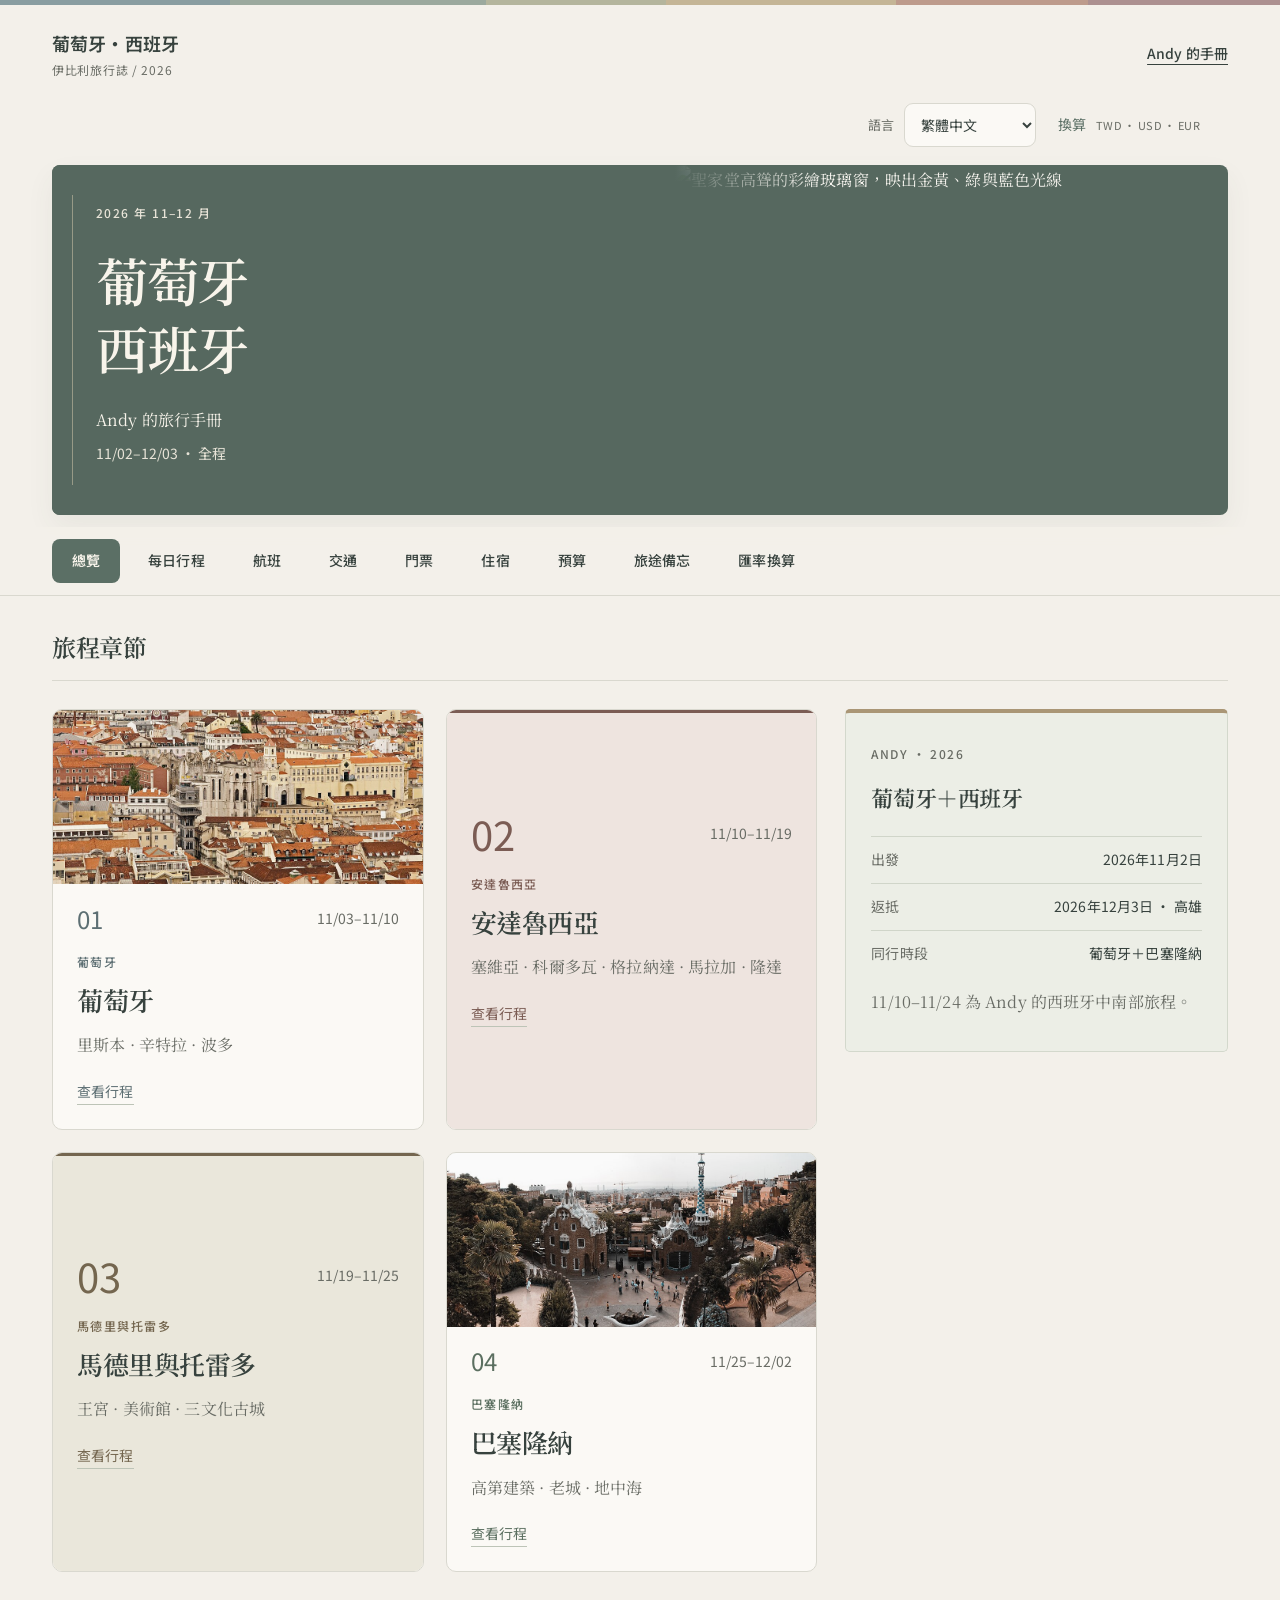
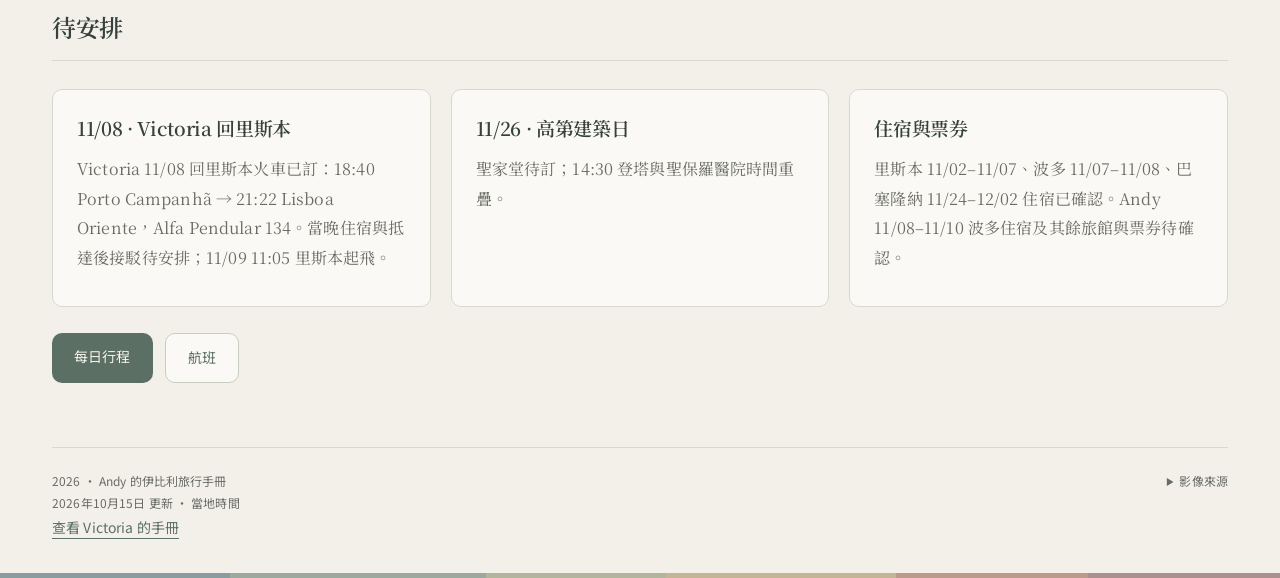
==== commit 557f6f4c: "Add Barcelona Enjoy Apartments stay (24 Nov–2 Dec) to both handbooks" ====
--- a/andy.html
+++ b/andy.html
@@ -1 +1 @@
-<!doctype html><html lang="zh-Hant"><head><meta charset="utf-8"><meta name="viewport" content="width=device-width,initial-scale=1,viewport-fit=cover"><meta name="description" content="2026 葡萄牙與西班牙個人旅遊手冊，按日期整理航班、每日行程、交通與門票。"><meta name="robots" content="noindex,nofollow"><meta name="theme-color" content="#56685f"><title>Andy｜葡萄牙・西班牙 2026</title><link rel="preconnect" href="https://fonts.googleapis.com"><link rel="preconnect" href="https://fonts.gstatic.com" crossorigin><link rel="stylesheet" href="https://fonts.googleapis.com/css2?family=Noto+Sans+TC:wght@400;500;600&amp;family=Noto+Serif+TC:wght@400;500;600&amp;display=swap"><link rel="stylesheet" href="style.css?v=20261012-budget"><link rel="stylesheet" href="typography.css?v=20261002-editorial-fonts"><script src="data.js?v=20261012-budget" defer></script><script src="locales.js?v=20261012-budget" defer></script><script src="preferences.js?v=20261002-editorial-fonts" defer></script><script src="rates.js?v=20261012-budget" defer></script><script src="currency.js?v=20261012-budget" defer></script><script src="app.js?v=20261012-budget" defer></script></head><body data-person="andy"><a class="skip" href="#main">跳到主要內容</a><div class="color-band"></div><header class="topbar"><a class="wordmark" href="?page=overview">葡萄牙・西班牙<span>IBERIAN JOURNAL / 2026</span></a><div class="person-links"><a id="current-handbook" href="?page=overview"></a></div></header><div id="preferences" class="preferences"></div><div class="masthead"><div class="masthead-text"><span class="eyebrow">NOV–DEC 2026</span><h1><span>葡萄牙</span><span>西班牙</span></h1><p class="cover-owner"><span data-name></span> 的旅行手冊</p><p id="trip-dates"></p></div><figure><img src="https://upload.wikimedia.org/wikipedia/commons/3/3d/Sagrada5.jpg" alt="聖家堂高聳的彩繪玻璃窗，映出金黃、綠與藍色光線"></figure></div><div class="nav-shell"><nav id="nav" aria-label="手冊分頁"></nav></div><main id="main"></main><footer><p id="footer-info">2026 · <span data-name></span> 的伊比利旅行手冊<br>2026.10.12 更新 · 當地時間<br><a id="other" class="text-link"></a></p><details class="credits"><summary>影像來源</summary><p><span id="credit-sagrada">聖家堂：</span><a href="https://commons.wikimedia.org/wiki/File:Sagrada5.jpg" target="_blank" rel="noopener noreferrer">Arnaud Gaillard</a> · <a href="https://creativecommons.org/licenses/by-sa/1.0/" target="_blank" rel="noopener noreferrer">CC BY-SA 1.0</a></p><p><span id="credit-lisbon">里斯本：</span><a href="https://commons.wikimedia.org/wiki/File:The_rooftops_of_Lisbon.jpg" target="_blank" rel="noopener noreferrer">Bert K. / Bert Kaufmann</a> · <a href="https://creativecommons.org/licenses/by/2.0/" target="_blank" rel="noopener noreferrer">CC BY 2.0</a></p><p><span id="credit-guell">奎爾公園：</span><a href="https://commons.wikimedia.org/wiki/File:Panoramic_view_of_the_entrance_to_the_Park_G%C3%BCell._Barcelona,_Catalonia,_Spain.jpg" target="_blank" rel="noopener noreferrer">Mstyslav Chernov</a> · <a href="https://creativecommons.org/licenses/by-sa/3.0/" target="_blank" rel="noopener noreferrer">CC BY-SA 3.0</a></p><p id="credit-crop">照片依版面裁切顯示。</p></details></footer><div class="color-band"></div></body></html>+<!doctype html><html lang="zh-Hant"><head><meta charset="utf-8"><meta name="viewport" content="width=device-width,initial-scale=1,viewport-fit=cover"><meta name="description" content="2026 葡萄牙與西班牙個人旅遊手冊，按日期整理航班、每日行程、交通與門票。"><meta name="robots" content="noindex,nofollow"><meta name="theme-color" content="#56685f"><title>Andy｜葡萄牙・西班牙 2026</title><link rel="preconnect" href="https://fonts.googleapis.com"><link rel="preconnect" href="https://fonts.gstatic.com" crossorigin><link rel="stylesheet" href="https://fonts.googleapis.com/css2?family=Noto+Sans+TC:wght@400;500;600&amp;family=Noto+Serif+TC:wght@400;500;600&amp;display=swap"><link rel="stylesheet" href="style.css?v=20261012-budget"><link rel="stylesheet" href="typography.css?v=20261002-editorial-fonts"><script src="data.js?v=20261015-enjoy" defer></script><script src="locales.js?v=20261015-enjoy" defer></script><script src="preferences.js?v=20261002-editorial-fonts" defer></script><script src="rates.js?v=20261012-budget" defer></script><script src="currency.js?v=20261012-budget" defer></script><script src="app.js?v=20261015-enjoy" defer></script></head><body data-person="andy"><a class="skip" href="#main">跳到主要內容</a><div class="color-band"></div><header class="topbar"><a class="wordmark" href="?page=overview">葡萄牙・西班牙<span>IBERIAN JOURNAL / 2026</span></a><div class="person-links"><a id="current-handbook" href="?page=overview"></a></div></header><div id="preferences" class="preferences"></div><div class="masthead"><div class="masthead-text"><span class="eyebrow">NOV–DEC 2026</span><h1><span>葡萄牙</span><span>西班牙</span></h1><p class="cover-owner"><span data-name></span> 的旅行手冊</p><p id="trip-dates"></p></div><figure><img src="https://upload.wikimedia.org/wikipedia/commons/3/3d/Sagrada5.jpg" alt="聖家堂高聳的彩繪玻璃窗，映出金黃、綠與藍色光線"></figure></div><div class="nav-shell"><nav id="nav" aria-label="手冊分頁"></nav></div><main id="main"></main><footer><p id="footer-info">2026 · <span data-name></span> 的伊比利旅行手冊<br>2026.10.15 更新 · 當地時間<br><a id="other" class="text-link"></a></p><details class="credits"><summary>影像來源</summary><p><span id="credit-sagrada">聖家堂：</span><a href="https://commons.wikimedia.org/wiki/File:Sagrada5.jpg" target="_blank" rel="noopener noreferrer">Arnaud Gaillard</a> · <a href="https://creativecommons.org/licenses/by-sa/1.0/" target="_blank" rel="noopener noreferrer">CC BY-SA 1.0</a></p><p><span id="credit-lisbon">里斯本：</span><a href="https://commons.wikimedia.org/wiki/File:The_rooftops_of_Lisbon.jpg" target="_blank" rel="noopener noreferrer">Bert K. / Bert Kaufmann</a> · <a href="https://creativecommons.org/licenses/by/2.0/" target="_blank" rel="noopener noreferrer">CC BY 2.0</a></p><p><span id="credit-guell">奎爾公園：</span><a href="https://commons.wikimedia.org/wiki/File:Panoramic_view_of_the_entrance_to_the_Park_G%C3%BCell._Barcelona,_Catalonia,_Spain.jpg" target="_blank" rel="noopener noreferrer">Mstyslav Chernov</a> · <a href="https://creativecommons.org/licenses/by-sa/3.0/" target="_blank" rel="noopener noreferrer">CC BY-SA 3.0</a></p><p id="credit-crop">照片依版面裁切顯示。</p></details></footer><div class="color-band"></div></body></html>
